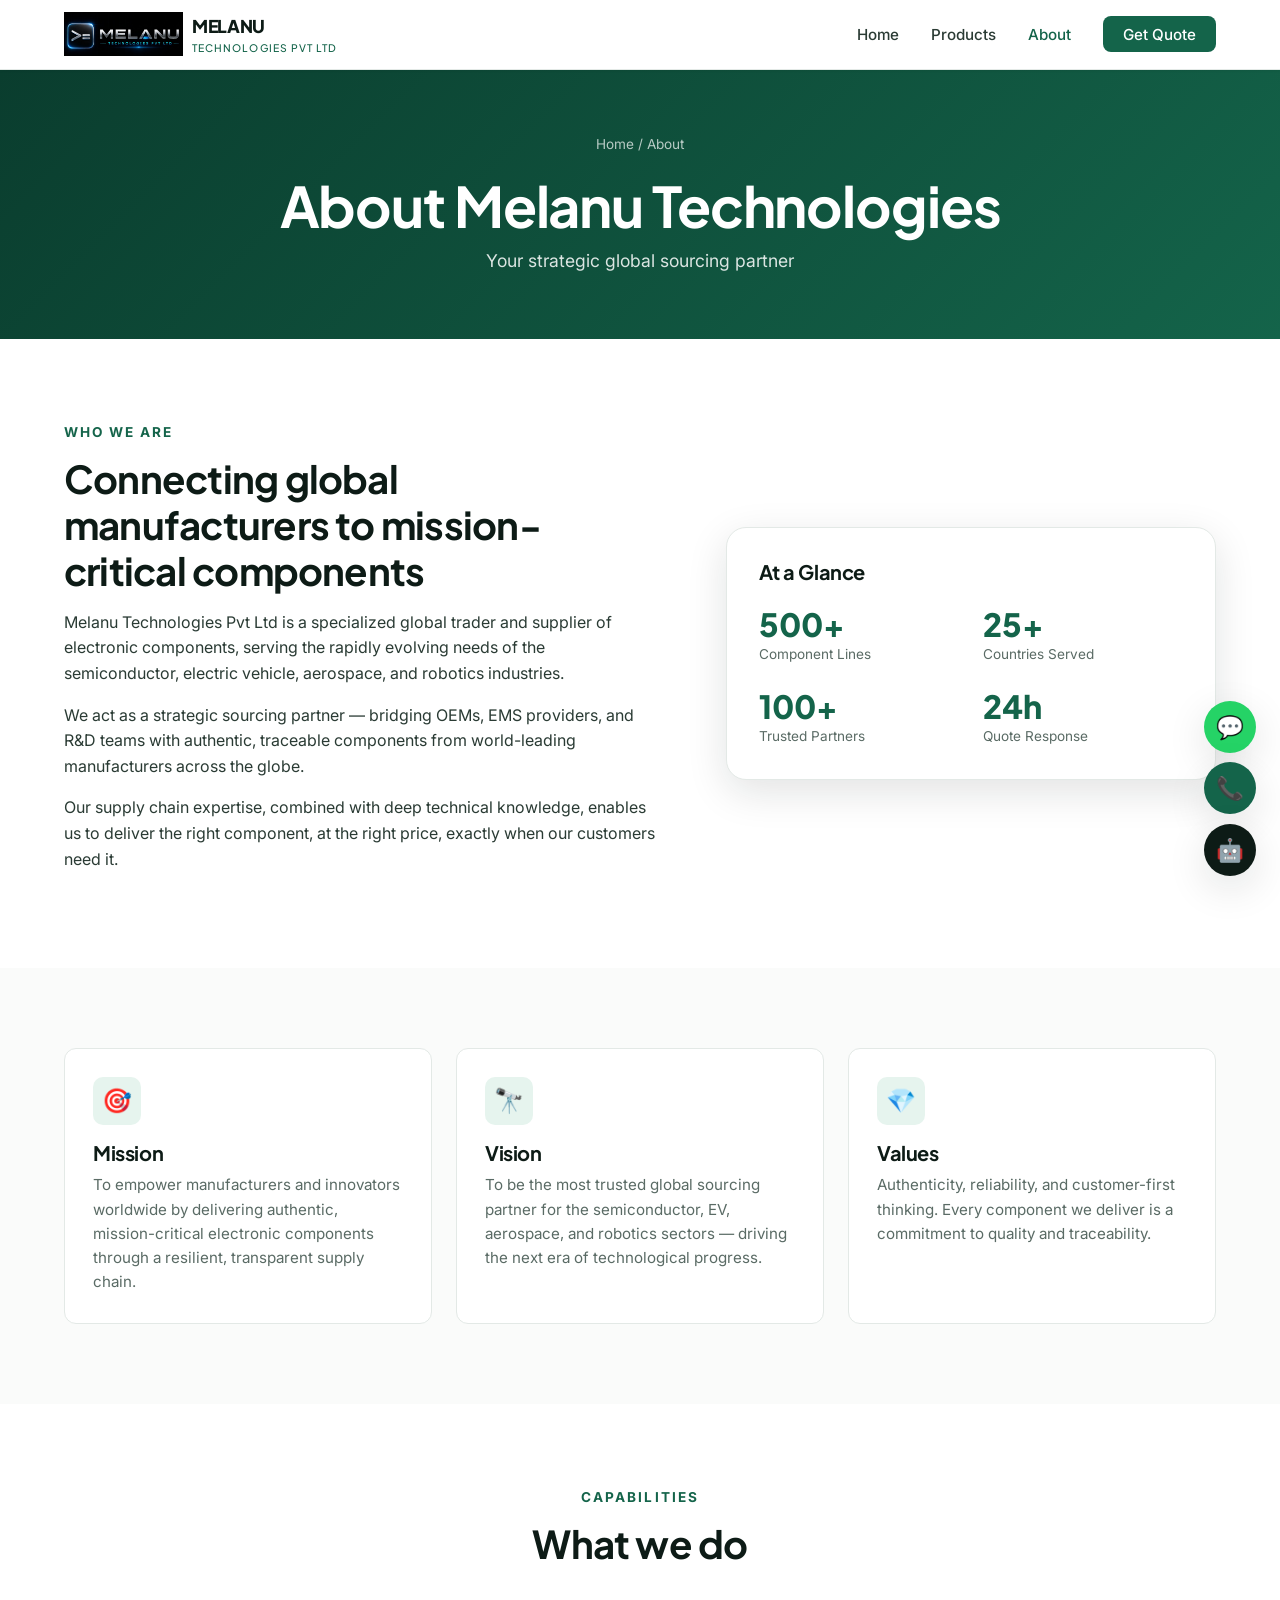
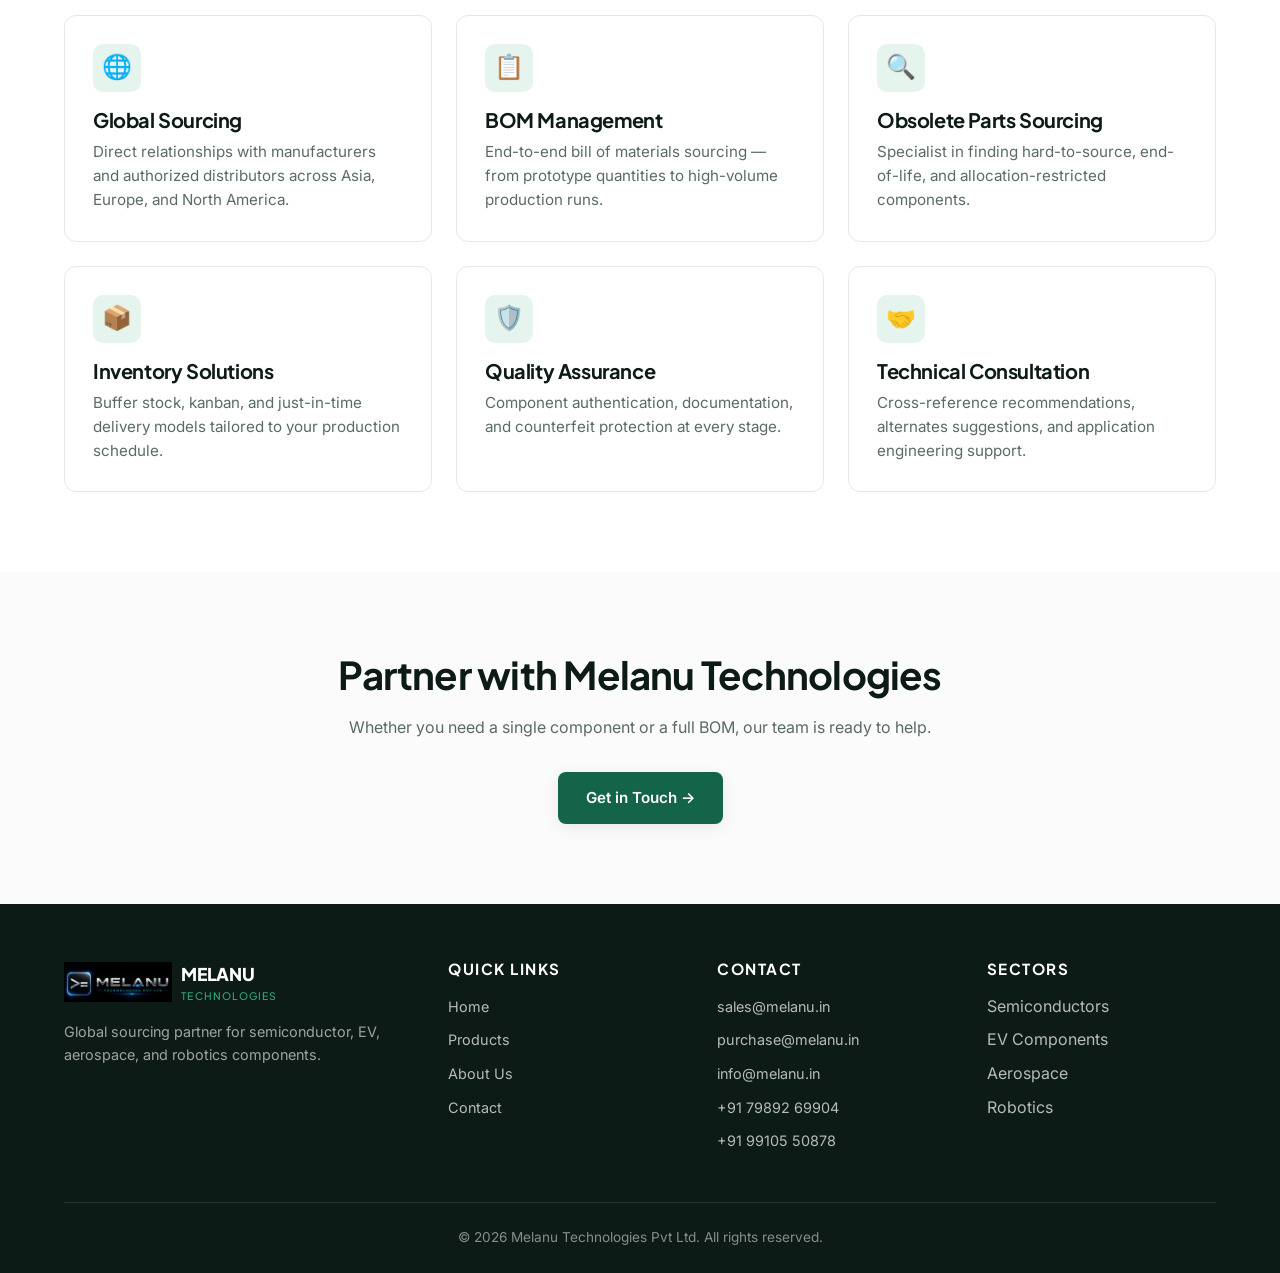
==== about.html @ 6d715194 "Add files via upload" ====
<!DOCTYPE html>
<html lang="en">
<head>
  <meta charset="UTF-8">
  <meta name="viewport" content="width=device-width, initial-scale=1.0">
  <title>About Us — Melanu Technologies</title>
  <meta name="description" content="Learn about Melanu Technologies — your strategic global sourcing partner for electronic components.">
  <link rel="preconnect" href="https://fonts.googleapis.com">
  <link rel="preconnect" href="https://fonts.gstatic.com" crossorigin>
  <link href="https://fonts.googleapis.com/css2?family=Inter:wght@400;500;600;700&family=Plus+Jakarta+Sans:wght@500;700;800&display=swap" rel="stylesheet">
  <link rel="stylesheet" href="style.css">
</head>
<body>

  <nav class="navbar">
    <div class="nav-inner">
      <a href="index.html" class="logo">
        <img src="logo.png" alt="Melanu Technologies">
        <div class="logo-text">MELANU<span>TECHNOLOGIES PVT LTD</span></div>
      </a>
      <button class="nav-toggle" aria-label="Menu"><span></span><span></span><span></span></button>
      <ul class="nav-links">
        <li><a href="index.html">Home</a></li>
        <li><a href="products.html">Products</a></li>
        <li><a href="about.html">About</a></li>
        <li><a href="contact.html" class="nav-cta">Get Quote</a></li>
      </ul>
    </div>
  </nav>

  <header class="page-header">
    <div class="container">
      <div class="breadcrumb"><a href="index.html">Home</a> / About</div>
      <h1>About Melanu Technologies</h1>
      <p>Your strategic global sourcing partner</p>
    </div>
  </header>

  <!-- Intro -->
  <section class="section section-alt">
    <div class="container">
      <div class="hero-grid">
        <div>
          <span class="section-eyebrow">WHO WE ARE</span>
          <h2>Connecting global manufacturers to mission-critical components</h2>
          <p>Melanu Technologies Pvt Ltd is a specialized global trader and supplier of electronic components, serving the rapidly evolving needs of the semiconductor, electric vehicle, aerospace, and robotics industries.</p>
          <p>We act as a strategic sourcing partner — bridging OEMs, EMS providers, and R&D teams with authentic, traceable components from world-leading manufacturers across the globe.</p>
          <p>Our supply chain expertise, combined with deep technical knowledge, enables us to deliver the right component, at the right price, exactly when our customers need it.</p>
        </div>
        <div class="hero-card">
          <h3 style="margin-bottom: 1.5rem;">At a Glance</h3>
          <div style="display: grid; grid-template-columns: 1fr 1fr; gap: 1.5rem;">
            <div>
              <span class="stat-num">500+</span>
              <div class="stat-label">Component Lines</div>
            </div>
            <div>
              <span class="stat-num">25+</span>
              <div class="stat-label">Countries Served</div>
            </div>
            <div>
              <span class="stat-num">100+</span>
              <div class="stat-label">Trusted Partners</div>
            </div>
            <div>
              <span class="stat-num">24h</span>
              <div class="stat-label">Quote Response</div>
            </div>
          </div>
        </div>
      </div>
    </div>
  </section>

  <!-- Mission / Vision -->
  <section class="section">
    <div class="container">
      <div class="grid-3">
        <div class="card">
          <div class="card-icon">🎯</div>
          <h3>Mission</h3>
          <p>To empower manufacturers and innovators worldwide by delivering authentic, mission-critical electronic components through a resilient, transparent supply chain.</p>
        </div>
        <div class="card">
          <div class="card-icon">🔭</div>
          <h3>Vision</h3>
          <p>To be the most trusted global sourcing partner for the semiconductor, EV, aerospace, and robotics sectors — driving the next era of technological progress.</p>
        </div>
        <div class="card">
          <div class="card-icon">💎</div>
          <h3>Values</h3>
          <p>Authenticity, reliability, and customer-first thinking. Every component we deliver is a commitment to quality and traceability.</p>
        </div>
      </div>
    </div>
  </section>

  <!-- What We Do -->
  <section class="section section-alt">
    <div class="container">
      <div class="section-head">
        <span class="section-eyebrow">CAPABILITIES</span>
        <h2>What we do</h2>
      </div>
      <div class="grid-3">
        <div class="card">
          <div class="card-icon">🌐</div>
          <h3>Global Sourcing</h3>
          <p>Direct relationships with manufacturers and authorized distributors across Asia, Europe, and North America.</p>
        </div>
        <div class="card">
          <div class="card-icon">📋</div>
          <h3>BOM Management</h3>
          <p>End-to-end bill of materials sourcing — from prototype quantities to high-volume production runs.</p>
        </div>
        <div class="card">
          <div class="card-icon">🔍</div>
          <h3>Obsolete Parts Sourcing</h3>
          <p>Specialist in finding hard-to-source, end-of-life, and allocation-restricted components.</p>
        </div>
        <div class="card">
          <div class="card-icon">📦</div>
          <h3>Inventory Solutions</h3>
          <p>Buffer stock, kanban, and just-in-time delivery models tailored to your production schedule.</p>
        </div>
        <div class="card">
          <div class="card-icon">🛡️</div>
          <h3>Quality Assurance</h3>
          <p>Component authentication, documentation, and counterfeit protection at every stage.</p>
        </div>
        <div class="card">
          <div class="card-icon">🤝</div>
          <h3>Technical Consultation</h3>
          <p>Cross-reference recommendations, alternates suggestions, and application engineering support.</p>
        </div>
      </div>
    </div>
  </section>

  <!-- CTA -->
  <section class="section" style="text-align:center;">
    <div class="container">
      <h2>Partner with Melanu Technologies</h2>
      <p style="margin-bottom: 2rem; color: var(--ink-500); max-width: 600px; margin-left: auto; margin-right: auto;">Whether you need a single component or a full BOM, our team is ready to help.</p>
      <a href="contact.html" class="btn btn-primary">Get in Touch →</a>
    </div>
  </section>

  <div class="floating-contacts">
    <a href="https://wa.me/917989269904?text=Hello%20Melanu%20Technologies,%20I%20have%20an%20enquiry." target="_blank" class="float-btn float-whatsapp" title="WhatsApp">💬</a>
    <a href="tel:+917989269904" class="float-btn float-call" title="Call us">📞</a>
    <button id="botBtn" class="float-btn float-bot" title="AI Assistant">🤖</button>
  </div>

  <div id="chatbot" class="chatbot">
    <div class="chatbot-head">
      <div><h4>Melanu Assistant</h4><small>● Online</small></div>
      <button id="chatbotClose" class="chatbot-close">✕</button>
    </div>
    <div class="chatbot-body">
      <div class="chat-msg bot"><div class="bubble">👋 Hi! Want to know more about Melanu?</div></div>
    </div>
    <div class="chat-quick">
      <button data-action="products">Products</button>
      <button data-action="sectors">Sectors</button>
      <button data-action="quote">Quote</button>
      <button data-action="whatsapp">WhatsApp</button>
    </div>
  </div>

  <footer>
    <div class="container">
      <div class="footer-grid">
        <div class="footer-brand">
          <div class="logo">
            <img src="logo.png" alt="Melanu" style="height: 40px;">
            <div class="logo-text" style="color: var(--white);">MELANU<span style="color: var(--green-400);">TECHNOLOGIES</span></div>
          </div>
          <p>Global sourcing partner for semiconductor, EV, aerospace, and robotics components.</p>
        </div>
        <div>
          <h4>Quick Links</h4>
          <ul>
            <li><a href="index.html">Home</a></li>
            <li><a href="products.html">Products</a></li>
            <li><a href="about.html">About Us</a></li>
            <li><a href="contact.html">Contact</a></li>
          </ul>
        </div>
        <div>
          <h4>Contact</h4>
          <ul>
            <li><a href="mailto:sales@melanu.in">sales@melanu.in</a></li>
            <li><a href="mailto:purchase@melanu.in">purchase@melanu.in</a></li>
            <li><a href="mailto:info@melanu.in">info@melanu.in</a></li>
            <li><a href="tel:+917989269904">+91 79892 69904</a></li>
            <li><a href="tel:+919910550878">+91 99105 50878</a></li>
          </ul>
        </div>
        <div>
          <h4>Sectors</h4>
          <ul>
            <li>Semiconductors</li>
            <li>EV Components</li>
            <li>Aerospace</li>
            <li>Robotics</li>
          </ul>
        </div>
      </div>
      <div class="footer-bottom">© 2026 Melanu Technologies Pvt Ltd. All rights reserved.</div>
    </div>
  </footer>

  <script src="script.js"></script>
</body>
</html>
---- style.css ----
/* ===== Melanu Technologies — Global Styles ===== */
:root {
  --green-900: #0a3d2e;
  --green-700: #14644a;
  --green-500: #1f8a66;
  --green-400: #2ea87f;
  --green-100: #e6f4ee;
  --green-50: #f3faf7;
  --ink-900: #0d1b16;
  --ink-700: #2a3b34;
  --ink-500: #5a6b65;
  --ink-300: #9aa8a3;
  --ink-100: #e3e9e6;
  --white: #ffffff;
  --bg: #fafbfa;
  --accent: #f59e0b;
  --shadow-sm: 0 1px 3px rgba(13,27,22,0.06);
  --shadow-md: 0 4px 16px rgba(13,27,22,0.08);
  --shadow-lg: 0 12px 40px rgba(13,27,22,0.12);
  --radius: 12px;
  --max: 1200px;
}

* { margin: 0; padding: 0; box-sizing: border-box; }
html { scroll-behavior: smooth; }

body {
  font-family: 'Inter', -apple-system, BlinkMacSystemFont, 'Segoe UI', sans-serif;
  font-size: 16px;
  line-height: 1.6;
  color: var(--ink-700);
  background: var(--bg);
  -webkit-font-smoothing: antialiased;
}

h1, h2, h3, h4 {
  font-family: 'Plus Jakarta Sans', 'Inter', sans-serif;
  font-weight: 700;
  color: var(--ink-900);
  line-height: 1.2;
  letter-spacing: -0.02em;
}

h1 { font-size: clamp(2rem, 5vw, 3.5rem); }
h2 { font-size: clamp(1.6rem, 3.5vw, 2.4rem); margin-bottom: 1rem; }
h3 { font-size: 1.25rem; margin-bottom: 0.5rem; }

p { margin-bottom: 1rem; color: var(--ink-700); }

a { color: var(--green-700); text-decoration: none; transition: color 0.2s; }
a:hover { color: var(--green-500); }

img { max-width: 100%; display: block; }

.container {
  max-width: var(--max);
  margin: 0 auto;
  padding: 0 1.5rem;
}

/* ===== Navigation ===== */
.navbar {
  position: sticky;
  top: 0;
  z-index: 100;
  background: rgba(255,255,255,0.95);
  backdrop-filter: blur(10px);
  border-bottom: 1px solid var(--ink-100);
  box-shadow: var(--shadow-sm);
}

.nav-inner {
  max-width: var(--max);
  margin: 0 auto;
  padding: 0.75rem 1.5rem;
  display: flex;
  align-items: center;
  justify-content: space-between;
}

.logo {
  display: flex;
  align-items: center;
  gap: 0.6rem;
}

.logo img {
  height: 44px;
  width: auto;
}

.logo-text {
  font-family: 'Plus Jakarta Sans', sans-serif;
  font-weight: 800;
  font-size: 1.1rem;
  color: var(--ink-900);
  letter-spacing: -0.02em;
}

.logo-text span {
  display: block;
  font-size: 0.65rem;
  font-weight: 500;
  color: var(--green-700);
  letter-spacing: 0.1em;
}

.nav-links {
  display: flex;
  gap: 2rem;
  list-style: none;
  align-items: center;
}

.nav-links a {
  color: var(--ink-700);
  font-weight: 500;
  font-size: 0.95rem;
  transition: color 0.2s;
}

.nav-links a:hover, .nav-links a.active {
  color: var(--green-700);
}

.nav-cta {
  background: var(--green-700);
  color: var(--white) !important;
  padding: 0.55rem 1.25rem;
  border-radius: 8px;
  font-weight: 600;
}

.nav-cta:hover {
  background: var(--green-900);
  color: var(--white) !important;
}

.nav-toggle {
  display: none;
  background: none;
  border: none;
  cursor: pointer;
  padding: 0.5rem;
}

.nav-toggle span {
  display: block;
  width: 24px;
  height: 2px;
  background: var(--ink-900);
  margin: 5px 0;
  transition: 0.3s;
}

/* ===== Buttons ===== */
.btn {
  display: inline-flex;
  align-items: center;
  gap: 0.5rem;
  padding: 0.85rem 1.75rem;
  border-radius: 8px;
  font-weight: 600;
  font-size: 0.95rem;
  cursor: pointer;
  border: none;
  transition: all 0.25s;
  font-family: inherit;
}

.btn-primary {
  background: var(--green-700);
  color: var(--white);
  box-shadow: var(--shadow-md);
}

.btn-primary:hover {
  background: var(--green-900);
  color: var(--white);
  transform: translateY(-2px);
  box-shadow: var(--shadow-lg);
}

.btn-outline {
  background: transparent;
  color: var(--green-700);
  border: 2px solid var(--green-700);
}

.btn-outline:hover {
  background: var(--green-700);
  color: var(--white);
}

/* ===== Hero ===== */
.hero {
  background:
    radial-gradient(circle at 20% 0%, var(--green-100) 0%, transparent 50%),
    radial-gradient(circle at 80% 100%, var(--green-50) 0%, transparent 50%),
    var(--white);
  padding: 5rem 0 6rem;
  position: relative;
  overflow: hidden;
}

.hero-grid {
  display: grid;
  grid-template-columns: 1.1fr 0.9fr;
  gap: 4rem;
  align-items: center;
}

.hero-eyebrow {
  display: inline-block;
  background: var(--green-100);
  color: var(--green-900);
  padding: 0.4rem 1rem;
  border-radius: 999px;
  font-size: 0.8rem;
  font-weight: 600;
  letter-spacing: 0.05em;
  margin-bottom: 1.25rem;
}

.hero h1 {
  margin-bottom: 1.25rem;
}

.hero h1 .accent {
  color: var(--green-700);
  position: relative;
}

.hero-lead {
  font-size: 1.15rem;
  color: var(--ink-500);
  margin-bottom: 2rem;
  max-width: 540px;
}

.hero-ctas {
  display: flex;
  gap: 1rem;
  flex-wrap: wrap;
  margin-bottom: 2.5rem;
}

.hero-stats {
  display: flex;
  gap: 2.5rem;
  padding-top: 2rem;
  border-top: 1px solid var(--ink-100);
}

.stat-num {
  font-family: 'Plus Jakarta Sans', sans-serif;
  font-size: 2rem;
  font-weight: 800;
  color: var(--green-700);
  display: block;
  line-height: 1;
}

.stat-label {
  font-size: 0.85rem;
  color: var(--ink-500);
  margin-top: 0.25rem;
}

.hero-visual {
  position: relative;
}

.hero-card {
  background: var(--white);
  border-radius: 20px;
  padding: 2rem;
  box-shadow: var(--shadow-lg);
  border: 1px solid var(--ink-100);
}

.hero-card-grid {
  display: grid;
  grid-template-columns: 1fr 1fr;
  gap: 1rem;
  margin-top: 1rem;
}

.hero-mini {
  background: var(--green-50);
  border-radius: 10px;
  padding: 1rem;
  text-align: center;
  border: 1px solid var(--green-100);
}

.hero-mini-icon {
  font-size: 1.6rem;
  margin-bottom: 0.5rem;
}

.hero-mini-label {
  font-size: 0.85rem;
  font-weight: 600;
  color: var(--green-900);
}

/* ===== Sections ===== */
.section {
  padding: 5rem 0;
}

.section-alt {
  background: var(--white);
}

.section-head {
  text-align: center;
  max-width: 700px;
  margin: 0 auto 3rem;
}

.section-eyebrow {
  display: inline-block;
  color: var(--green-700);
  font-size: 0.85rem;
  font-weight: 700;
  letter-spacing: 0.15em;
  text-transform: uppercase;
  margin-bottom: 0.75rem;
}

.section-head p {
  font-size: 1.05rem;
  color: var(--ink-500);
}

/* ===== Sectors / Cards Grid ===== */
.grid-4 {
  display: grid;
  grid-template-columns: repeat(auto-fit, minmax(250px, 1fr));
  gap: 1.5rem;
}

.grid-3 {
  display: grid;
  grid-template-columns: repeat(auto-fit, minmax(280px, 1fr));
  gap: 1.5rem;
}

.card {
  background: var(--white);
  border: 1px solid var(--ink-100);
  border-radius: var(--radius);
  padding: 1.75rem;
  transition: all 0.3s;
  position: relative;
}

.card:hover {
  border-color: var(--green-400);
  box-shadow: var(--shadow-md);
  transform: translateY(-4px);
}

.card-icon {
  width: 48px;
  height: 48px;
  background: var(--green-100);
  border-radius: 10px;
  display: flex;
  align-items: center;
  justify-content: center;
  font-size: 1.5rem;
  margin-bottom: 1rem;
}

.card h3 {
  margin-bottom: 0.5rem;
}

.card p {
  font-size: 0.95rem;
  color: var(--ink-500);
  margin-bottom: 0;
}

/* ===== Product Cards ===== */
.product-card {
  background: var(--white);
  border: 1px solid var(--ink-100);
  border-radius: var(--radius);
  overflow: hidden;
  transition: all 0.3s;
}

.product-card:hover {
  box-shadow: var(--shadow-md);
  transform: translateY(-3px);
}

.product-header {
  background: linear-gradient(135deg, var(--green-700), var(--green-500));
  color: var(--white);
  padding: 1.25rem 1.5rem;
}

.product-header h3 {
  color: var(--white);
  margin: 0;
  font-size: 1.15rem;
}

.product-body {
  padding: 1.5rem;
}

.product-list {
  list-style: none;
}

.product-list li {
  padding: 0.5rem 0;
  border-bottom: 1px solid var(--ink-100);
  font-size: 0.92rem;
  color: var(--ink-700);
  display: flex;
  align-items: center;
  gap: 0.5rem;
}

.product-list li:last-child { border: none; }

.product-list li::before {
  content: '✓';
  color: var(--green-500);
  font-weight: 700;
}

/* ===== Contact Form ===== */
.contact-grid {
  display: grid;
  grid-template-columns: 1fr 1.2fr;
  gap: 3rem;
  align-items: start;
}

.contact-info-card {
  background: var(--green-900);
  color: var(--white);
  border-radius: var(--radius);
  padding: 2.5rem;
  position: sticky;
  top: 90px;
}

.contact-info-card h3 {
  color: var(--white);
  margin-bottom: 1.5rem;
}

.contact-item {
  display: flex;
  gap: 1rem;
  margin-bottom: 1.5rem;
  align-items: flex-start;
}

.contact-icon {
  width: 40px;
  height: 40px;
  background: rgba(255,255,255,0.1);
  border-radius: 8px;
  display: flex;
  align-items: center;
  justify-content: center;
  flex-shrink: 0;
  font-size: 1.1rem;
}

.contact-item-label {
  font-size: 0.8rem;
  color: rgba(255,255,255,0.6);
  margin-bottom: 0.2rem;
}

.contact-item a, .contact-item-value {
  color: var(--white);
  font-weight: 500;
  font-size: 0.95rem;
  display: block;
}

.contact-item a:hover { color: var(--green-400); }

.form-card {
  background: var(--white);
  border: 1px solid var(--ink-100);
  border-radius: var(--radius);
  padding: 2.5rem;
  box-shadow: var(--shadow-sm);
}

.form-row {
  display: grid;
  grid-template-columns: 1fr 1fr;
  gap: 1rem;
  margin-bottom: 1rem;
}

.form-group {
  margin-bottom: 1.25rem;
}

.form-group label {
  display: block;
  font-size: 0.85rem;
  font-weight: 600;
  color: var(--ink-700);
  margin-bottom: 0.4rem;
}

.form-group input,
.form-group select,
.form-group textarea {
  width: 100%;
  padding: 0.75rem 1rem;
  border: 1px solid var(--ink-100);
  border-radius: 8px;
  font-size: 0.95rem;
  font-family: inherit;
  color: var(--ink-900);
  background: var(--white);
  transition: border-color 0.2s, box-shadow 0.2s;
}

.form-group input:focus,
.form-group select:focus,
.form-group textarea:focus {
  outline: none;
  border-color: var(--green-500);
  box-shadow: 0 0 0 3px var(--green-100);
}

.form-group textarea {
  resize: vertical;
  min-height: 110px;
}

.form-msg {
  margin-top: 1rem;
  padding: 0.75rem 1rem;
  border-radius: 8px;
  font-size: 0.9rem;
  display: none;
}

.form-msg.success {
  background: var(--green-100);
  color: var(--green-900);
  display: block;
}

.form-msg.error {
  background: #fee2e2;
  color: #991b1b;
  display: block;
}

/* ===== Floating contact buttons ===== */
.floating-contacts {
  position: fixed;
  bottom: 1.5rem;
  right: 1.5rem;
  display: flex;
  flex-direction: column;
  gap: 0.6rem;
  z-index: 99;
}

.float-btn {
  width: 52px;
  height: 52px;
  border-radius: 50%;
  display: flex;
  align-items: center;
  justify-content: center;
  color: var(--white);
  font-size: 1.4rem;
  box-shadow: var(--shadow-lg);
  transition: transform 0.2s;
  border: none;
  cursor: pointer;
  text-decoration: none;
}

.float-btn:hover { transform: scale(1.1); color: var(--white); }

.float-whatsapp { background: #25D366; }
.float-call { background: var(--green-700); }
.float-bot { background: var(--ink-900); }

/* ===== AI Chat Bot ===== */
.chatbot {
  position: fixed;
  bottom: 1.5rem;
  right: 1.5rem;
  width: 360px;
  max-width: calc(100vw - 3rem);
  height: 480px;
  background: var(--white);
  border-radius: 16px;
  box-shadow: var(--shadow-lg);
  display: none;
  flex-direction: column;
  z-index: 200;
  overflow: hidden;
  border: 1px solid var(--ink-100);
}

.chatbot.open { display: flex; }

.chatbot-head {
  background: var(--green-900);
  color: var(--white);
  padding: 1rem 1.25rem;
  display: flex;
  justify-content: space-between;
  align-items: center;
}

.chatbot-head h4 { color: var(--white); margin: 0; font-size: 1rem; }
.chatbot-head small { font-size: 0.75rem; color: rgba(255,255,255,0.7); }

.chatbot-close {
  background: rgba(255,255,255,0.15);
  border: none;
  color: var(--white);
  width: 28px;
  height: 28px;
  border-radius: 50%;
  cursor: pointer;
  font-size: 1rem;
}

.chatbot-body {
  flex: 1;
  padding: 1rem;
  overflow-y: auto;
  background: var(--green-50);
}

.chat-msg {
  margin-bottom: 0.75rem;
  display: flex;
}

.chat-msg.bot .bubble {
  background: var(--white);
  color: var(--ink-700);
  border-radius: 14px 14px 14px 4px;
}

.chat-msg.user {
  justify-content: flex-end;
}

.chat-msg.user .bubble {
  background: var(--green-700);
  color: var(--white);
  border-radius: 14px 14px 4px 14px;
}

.bubble {
  padding: 0.6rem 0.9rem;
  font-size: 0.9rem;
  max-width: 85%;
  line-height: 1.4;
}

.chat-quick {
  padding: 0.5rem 1rem;
  display: flex;
  gap: 0.5rem;
  flex-wrap: wrap;
  background: var(--white);
  border-top: 1px solid var(--ink-100);
}

.chat-quick button {
  background: var(--green-100);
  color: var(--green-900);
  border: none;
  padding: 0.4rem 0.8rem;
  border-radius: 999px;
  font-size: 0.8rem;
  cursor: pointer;
  font-family: inherit;
}

.chat-quick button:hover { background: var(--green-400); color: var(--white); }

/* ===== Footer ===== */
footer {
  background: var(--ink-900);
  color: rgba(255,255,255,0.7);
  padding: 3.5rem 0 1.5rem;
}

.footer-grid {
  display: grid;
  grid-template-columns: 1.5fr 1fr 1fr 1fr;
  gap: 2.5rem;
  margin-bottom: 2.5rem;
}

footer h4 {
  color: var(--white);
  font-size: 0.95rem;
  margin-bottom: 1rem;
  text-transform: uppercase;
  letter-spacing: 0.1em;
}

footer ul { list-style: none; }
footer li { margin-bottom: 0.5rem; }
footer a { color: rgba(255,255,255,0.7); font-size: 0.9rem; }
footer a:hover { color: var(--green-400); }

.footer-brand p {
  color: rgba(255,255,255,0.6);
  font-size: 0.9rem;
  margin-top: 1rem;
}

.footer-bottom {
  border-top: 1px solid rgba(255,255,255,0.1);
  padding-top: 1.5rem;
  text-align: center;
  font-size: 0.85rem;
  color: rgba(255,255,255,0.5);
}

/* ===== Page header (for inner pages) ===== */
.page-header {
  background: linear-gradient(135deg, var(--green-900), var(--green-700));
  color: var(--white);
  padding: 4rem 0 3rem;
  text-align: center;
}

.page-header h1 { color: var(--white); margin-bottom: 0.5rem; }
.page-header p { color: rgba(255,255,255,0.85); font-size: 1.1rem; }

.breadcrumb {
  font-size: 0.85rem;
  color: rgba(255,255,255,0.7);
  margin-bottom: 1rem;
}

.breadcrumb a { color: rgba(255,255,255,0.7); }
.breadcrumb a:hover { color: var(--white); }

/* ===== Animations ===== */
@keyframes fadeUp {
  from { opacity: 0; transform: translateY(20px); }
  to { opacity: 1; transform: translateY(0); }
}

.fade-up {
  animation: fadeUp 0.6s ease forwards;
}

/* ===== Responsive ===== */
@media (max-width: 880px) {
  .hero-grid { grid-template-columns: 1fr; gap: 2.5rem; }
  .contact-grid { grid-template-columns: 1fr; }
  .contact-info-card { position: static; }
  .footer-grid { grid-template-columns: 1fr 1fr; }
  .nav-links {
    position: fixed;
    top: 70px;
    left: 0;
    right: 0;
    background: var(--white);
    flex-direction: column;
    padding: 1.5rem;
    border-bottom: 1px solid var(--ink-100);
    display: none;
  }
  .nav-links.open { display: flex; }
  .nav-toggle { display: block; }
  .form-row { grid-template-columns: 1fr; }
  .hero-stats { flex-wrap: wrap; gap: 1.5rem; }
}

@media (max-width: 520px) {
  .footer-grid { grid-template-columns: 1fr; gap: 2rem; }
  .section { padding: 3.5rem 0; }
  .hero { padding: 3rem 0 4rem; }
  .form-card { padding: 1.5rem; }
  .contact-info-card { padding: 1.75rem; }
}
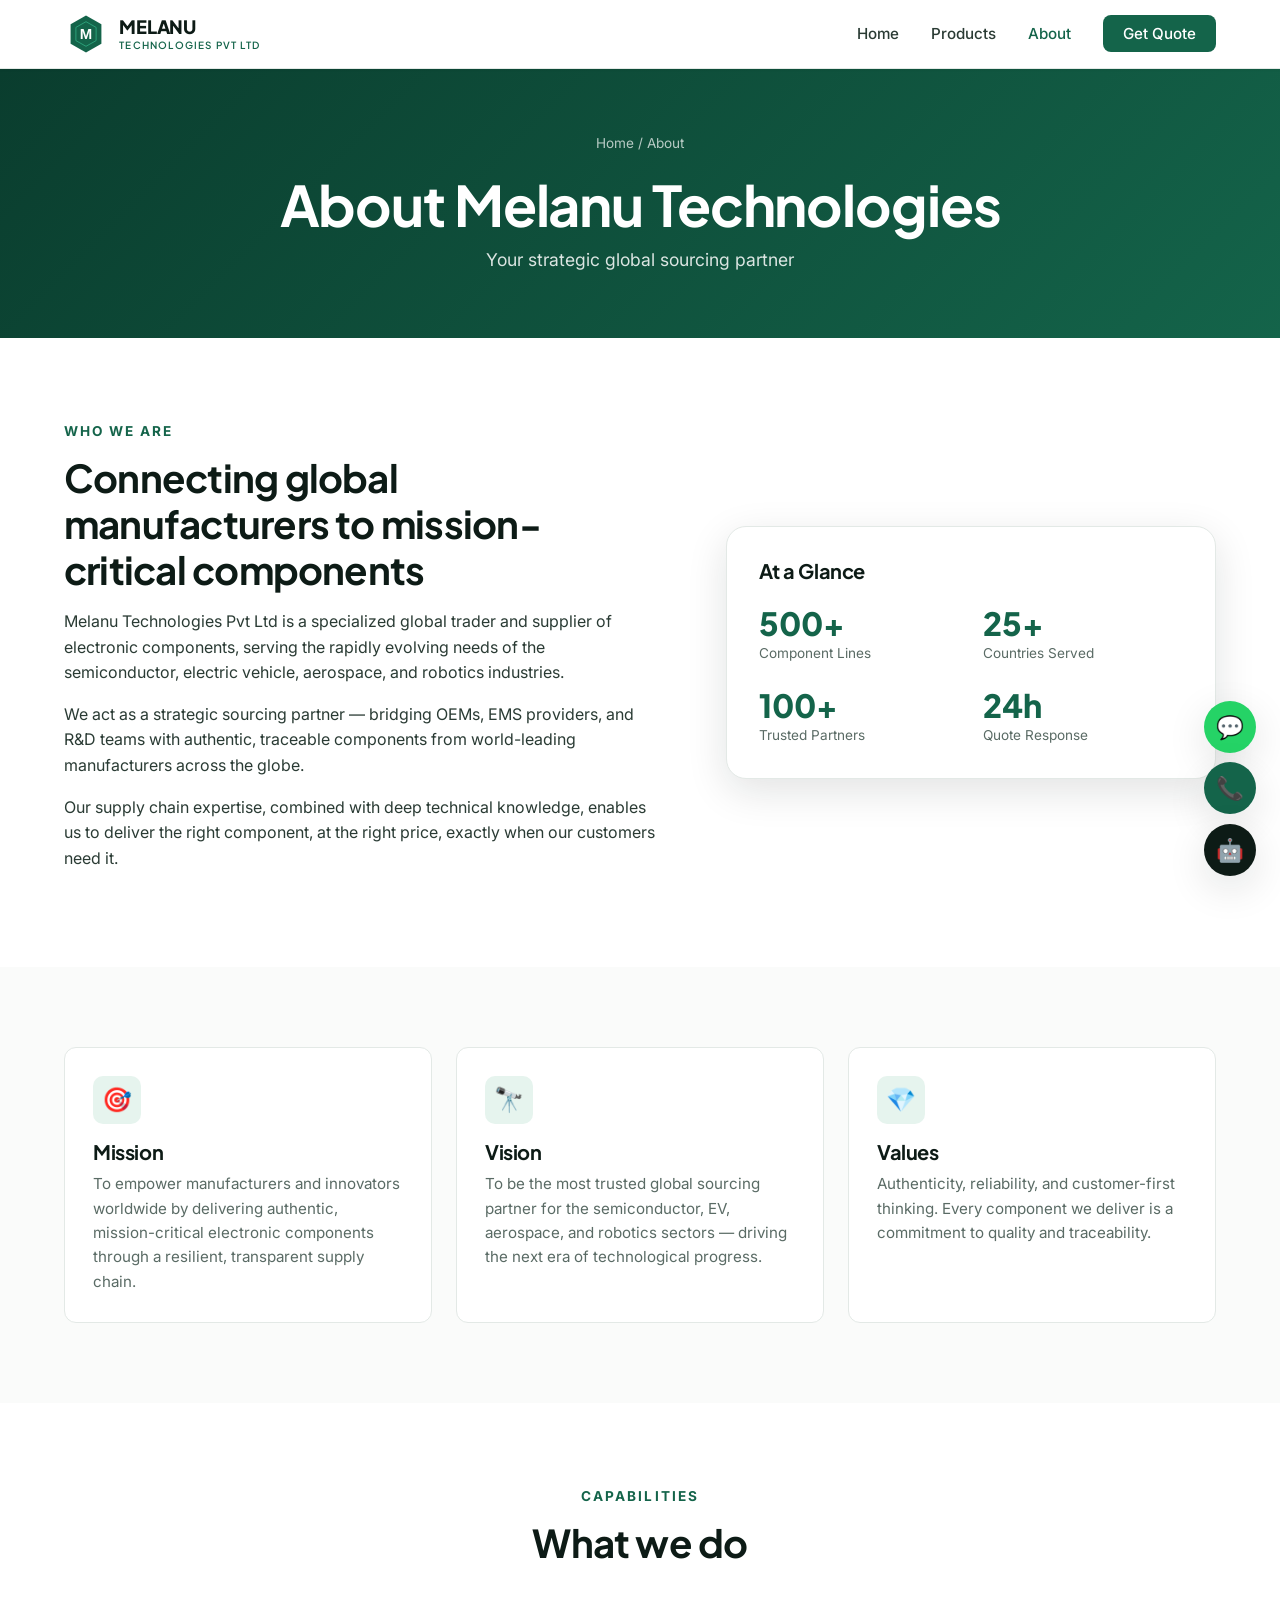
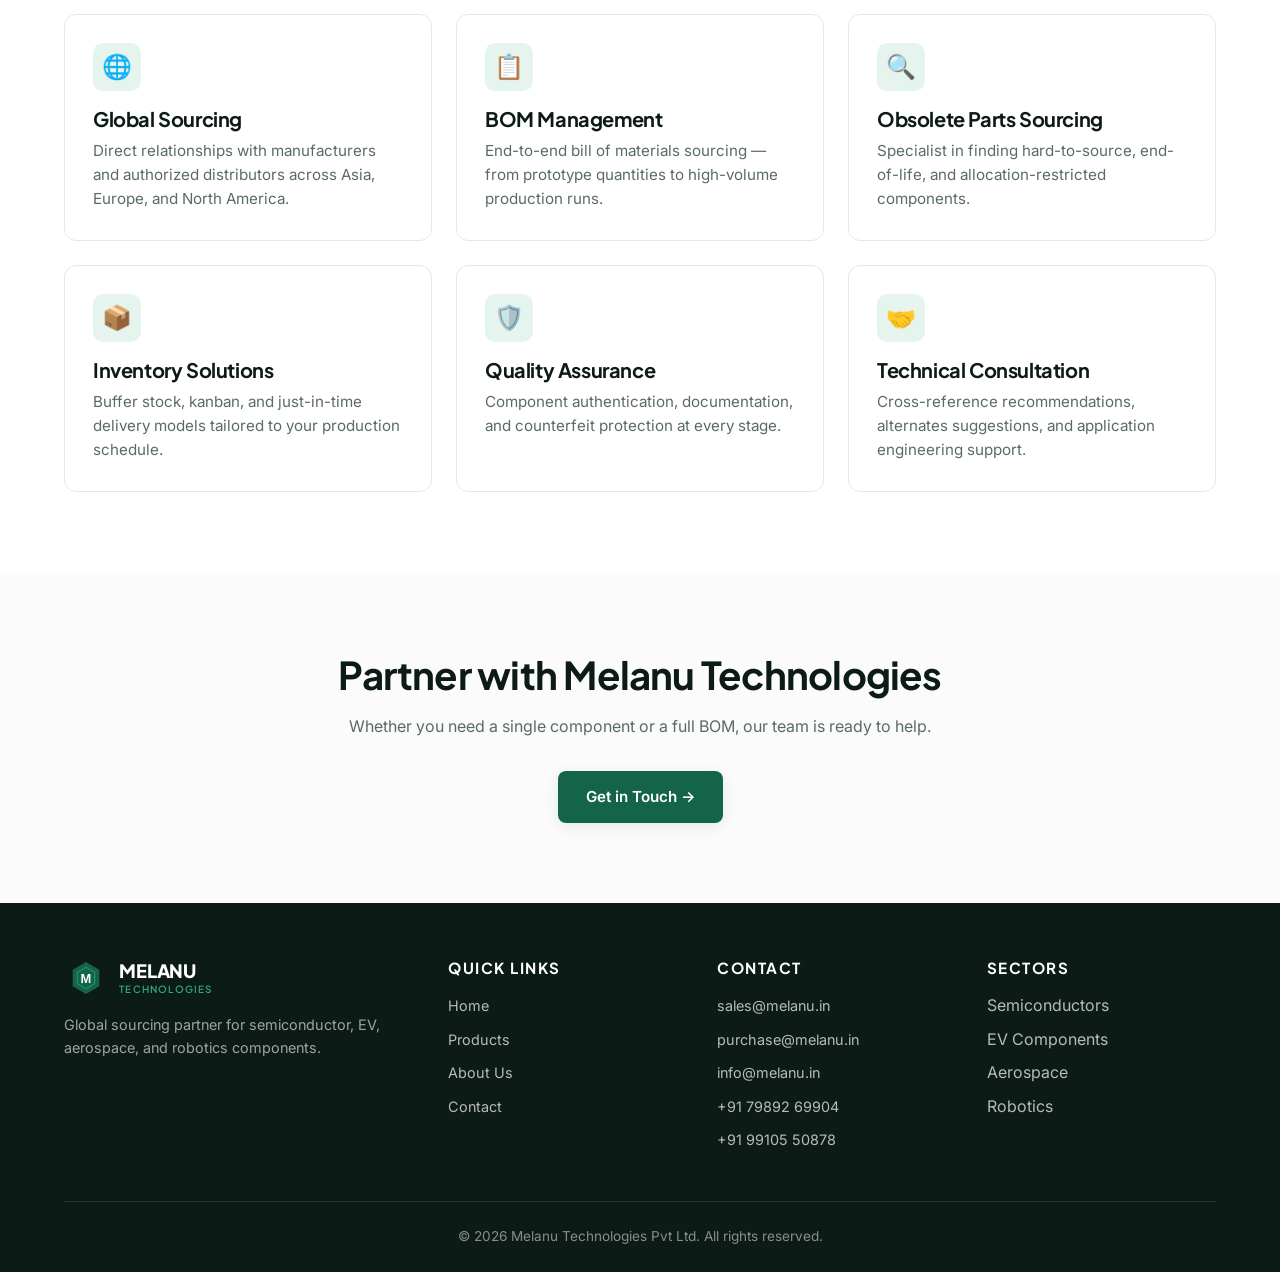
==== commit 66767c0b: "Add files via upload" ====
--- a/about.html
+++ b/about.html
@@ -15,7 +15,7 @@
   <nav class="navbar">
     <div class="nav-inner">
       <a href="index.html" class="logo">
-        <img src="logo.png" alt="Melanu Technologies">
+        <img src="logo.svg" alt="Melanu" class="logo-symbol">
         <div class="logo-text">MELANU<span>TECHNOLOGIES PVT LTD</span></div>
       </a>
       <button class="nav-toggle" aria-label="Menu"><span></span><span></span><span></span></button>
@@ -173,7 +173,7 @@
       <div class="footer-grid">
         <div class="footer-brand">
           <div class="logo">
-            <img src="logo.png" alt="Melanu" style="height: 40px;">
+            <img src="logo.svg" alt="Melanu" style="height: 38px;">
             <div class="logo-text" style="color: var(--white);">MELANU<span style="color: var(--green-400);">TECHNOLOGIES</span></div>
           </div>
           <p>Global sourcing partner for semiconductor, EV, aerospace, and robotics components.</p>
--- a/style.css
+++ b/style.css
@@ -81,28 +81,30 @@
 .logo {
   display: flex;
   align-items: center;
-  gap: 0.6rem;
+  gap: 0.7rem;
 }
 
 .logo img {
   height: 44px;
-  width: auto;
+  width: 44px;
 }
 
 .logo-text {
   font-family: 'Plus Jakarta Sans', sans-serif;
   font-weight: 800;
-  font-size: 1.1rem;
+  font-size: 1.15rem;
   color: var(--ink-900);
-  letter-spacing: -0.02em;
+  letter-spacing: -0.01em;
+  line-height: 1.1;
 }
 
 .logo-text span {
   display: block;
-  font-size: 0.65rem;
-  font-weight: 500;
+  font-size: 0.62rem;
+  font-weight: 600;
   color: var(--green-700);
-  letter-spacing: 0.1em;
+  letter-spacing: 0.12em;
+  margin-top: 2px;
 }
 
 .nav-links {
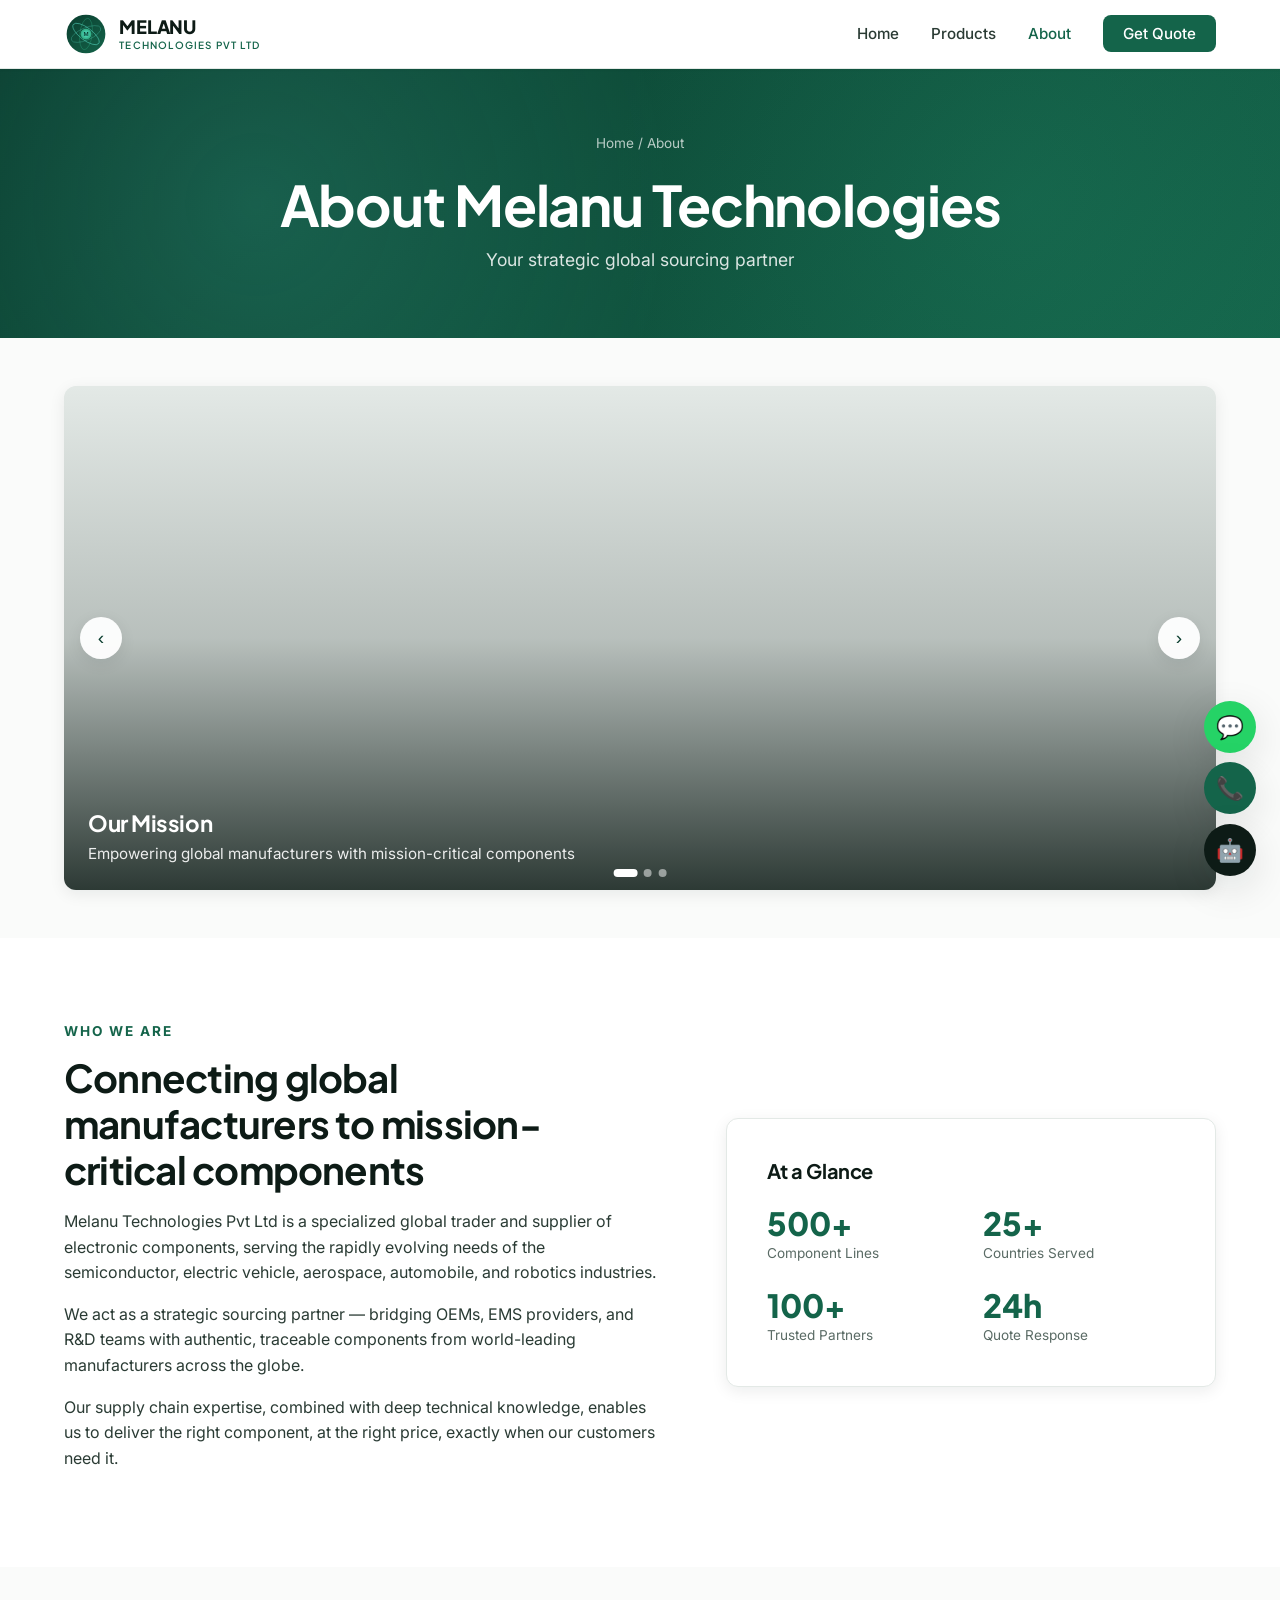
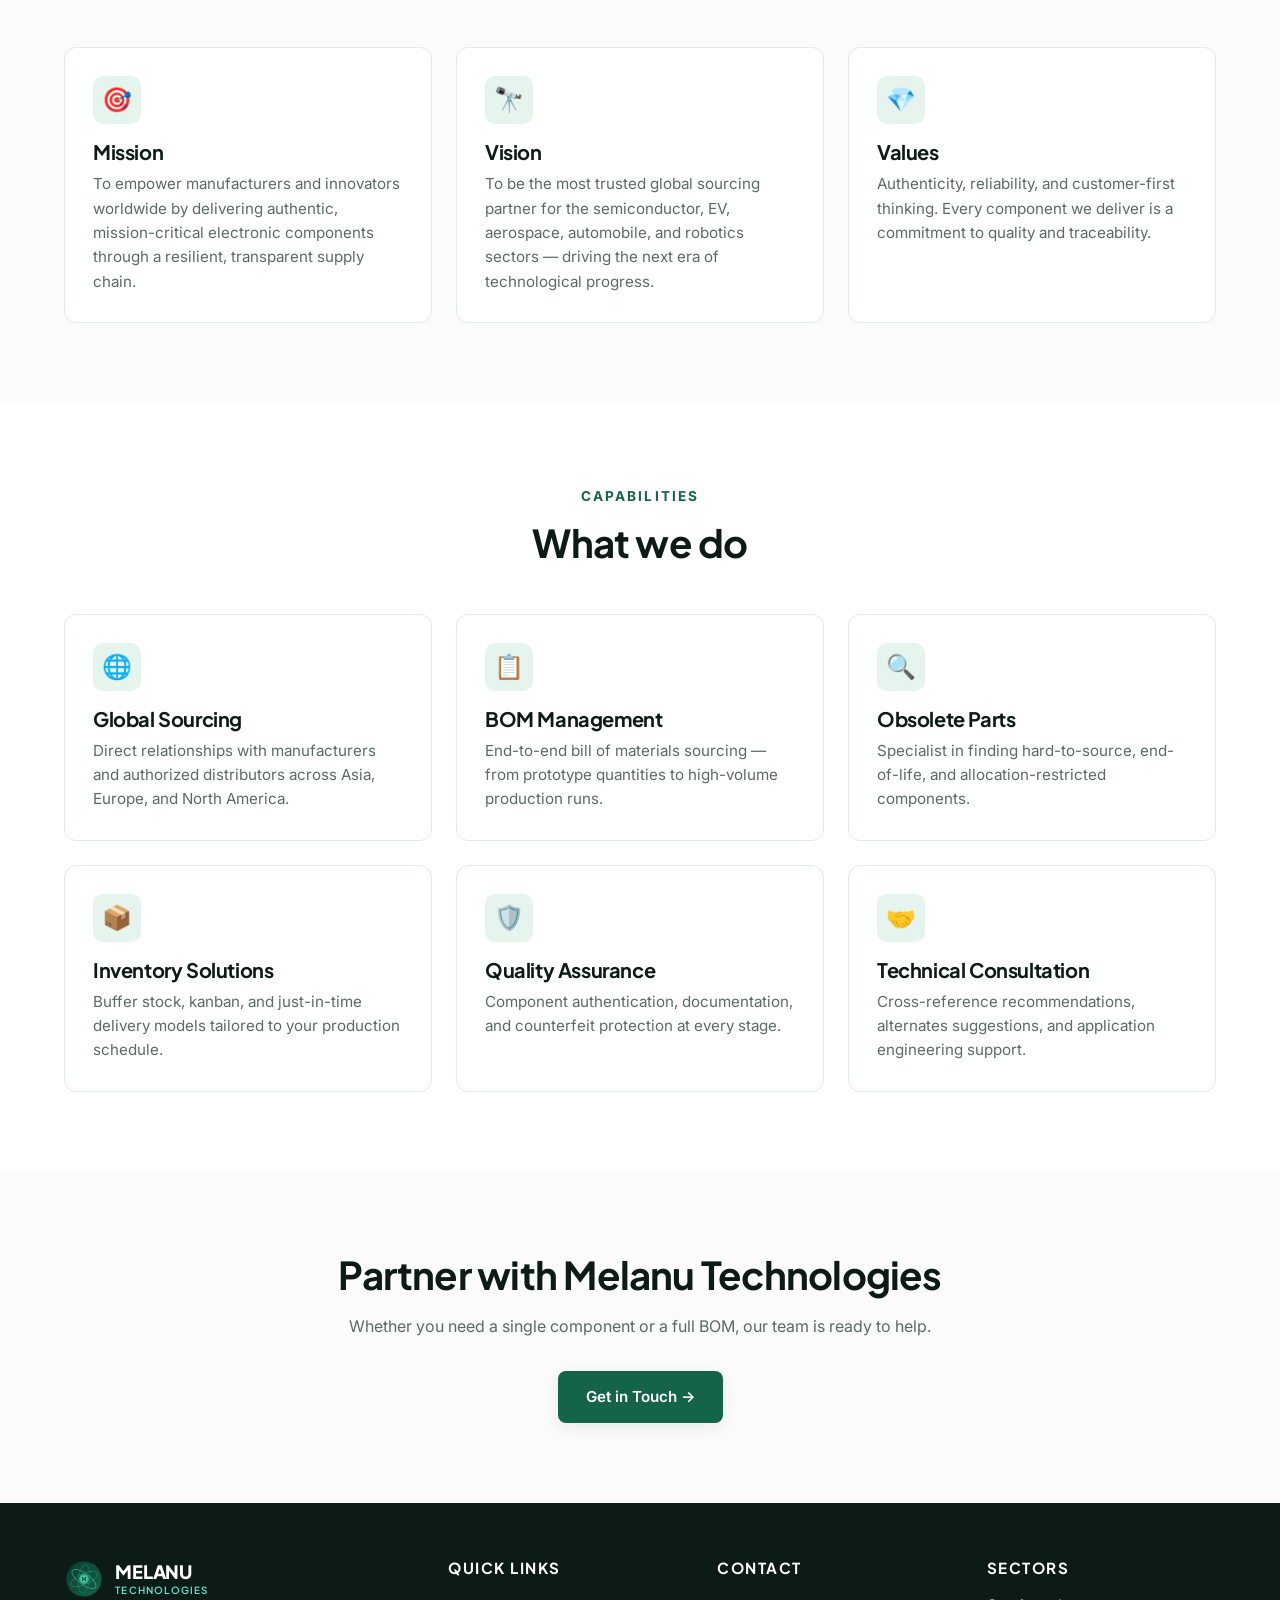
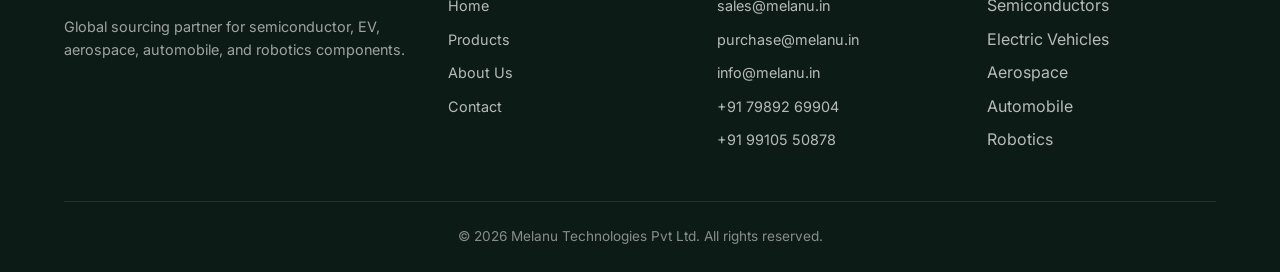
==== commit 8da5adcd: "Add files via upload" ====
--- a/about.html
+++ b/about.html
@@ -4,7 +4,8 @@
   <meta charset="UTF-8">
   <meta name="viewport" content="width=device-width, initial-scale=1.0">
   <title>About Us — Melanu Technologies</title>
-  <meta name="description" content="Learn about Melanu Technologies — your strategic global sourcing partner for electronic components.">
+  <meta name="description" content="Melanu Technologies — your strategic global sourcing partner for electronic components.">
+  <link rel="icon" type="image/svg+xml" href="logo.svg">
   <link rel="preconnect" href="https://fonts.googleapis.com">
   <link rel="preconnect" href="https://fonts.gstatic.com" crossorigin>
   <link href="https://fonts.googleapis.com/css2?family=Inter:wght@400;500;600;700&family=Plus+Jakarta+Sans:wght@500;700;800&display=swap" rel="stylesheet">
@@ -14,10 +15,7 @@
 
   <nav class="navbar">
     <div class="nav-inner">
-      <a href="index.html" class="logo">
-        <img src="logo.svg" alt="Melanu" class="logo-symbol">
-        <div class="logo-text">MELANU<span>TECHNOLOGIES PVT LTD</span></div>
-      </a>
+      <a href="index.html" class="logo"><img src="logo.svg" alt="Melanu"><div class="logo-text">MELANU<span>TECHNOLOGIES PVT LTD</span></div></a>
       <button class="nav-toggle" aria-label="Menu"><span></span><span></span><span></span></button>
       <ul class="nav-links">
         <li><a href="index.html">Home</a></li>
@@ -36,66 +34,61 @@
     </div>
   </header>
 
-  <!-- Intro -->
+  <!-- Carousel -->
+  <section style="padding: 3rem 0 0;">
+    <div class="container">
+      <div class="carousel">
+        <div class="carousel-track">
+          <div class="carousel-slide" style="background-image: url('https://images.unsplash.com/photo-1518770660439-4636190af475?w=1600&q=80');">
+            <div class="carousel-caption"><h3>Our Mission</h3><p>Empowering global manufacturers with mission-critical components</p></div>
+          </div>
+          <div class="carousel-slide" style="background-image: url('https://images.unsplash.com/photo-1565043666747-69f6646db940?w=1600&q=80');">
+            <div class="carousel-caption"><h3>Global Reach</h3><p>Serving 25+ countries with reliable supply chain solutions</p></div>
+          </div>
+          <div class="carousel-slide" style="background-image: url('https://images.unsplash.com/photo-1582719508461-905c673771fd?w=1600&q=80');">
+            <div class="carousel-caption"><h3>Quality Assured</h3><p>100% authentic components with full traceability</p></div>
+          </div>
+        </div>
+        <button class="carousel-btn prev">‹</button>
+        <button class="carousel-btn next">›</button>
+        <div class="carousel-dots"></div>
+      </div>
+    </div>
+  </section>
+
   <section class="section section-alt">
     <div class="container">
       <div class="hero-grid">
         <div>
           <span class="section-eyebrow">WHO WE ARE</span>
           <h2>Connecting global manufacturers to mission-critical components</h2>
-          <p>Melanu Technologies Pvt Ltd is a specialized global trader and supplier of electronic components, serving the rapidly evolving needs of the semiconductor, electric vehicle, aerospace, and robotics industries.</p>
+          <p>Melanu Technologies Pvt Ltd is a specialized global trader and supplier of electronic components, serving the rapidly evolving needs of the semiconductor, electric vehicle, aerospace, automobile, and robotics industries.</p>
           <p>We act as a strategic sourcing partner — bridging OEMs, EMS providers, and R&D teams with authentic, traceable components from world-leading manufacturers across the globe.</p>
           <p>Our supply chain expertise, combined with deep technical knowledge, enables us to deliver the right component, at the right price, exactly when our customers need it.</p>
         </div>
-        <div class="hero-card">
+        <div style="background: var(--white); border: 1px solid var(--ink-100); border-radius: var(--radius); padding: 2.5rem; box-shadow: var(--shadow-md);">
           <h3 style="margin-bottom: 1.5rem;">At a Glance</h3>
           <div style="display: grid; grid-template-columns: 1fr 1fr; gap: 1.5rem;">
-            <div>
-              <span class="stat-num">500+</span>
-              <div class="stat-label">Component Lines</div>
-            </div>
-            <div>
-              <span class="stat-num">25+</span>
-              <div class="stat-label">Countries Served</div>
-            </div>
-            <div>
-              <span class="stat-num">100+</span>
-              <div class="stat-label">Trusted Partners</div>
-            </div>
-            <div>
-              <span class="stat-num">24h</span>
-              <div class="stat-label">Quote Response</div>
-            </div>
+            <div><span class="stat-num">500+</span><div class="stat-label">Component Lines</div></div>
+            <div><span class="stat-num">25+</span><div class="stat-label">Countries Served</div></div>
+            <div><span class="stat-num">100+</span><div class="stat-label">Trusted Partners</div></div>
+            <div><span class="stat-num">24h</span><div class="stat-label">Quote Response</div></div>
           </div>
         </div>
       </div>
     </div>
   </section>
 
-  <!-- Mission / Vision -->
   <section class="section">
     <div class="container">
       <div class="grid-3">
-        <div class="card">
-          <div class="card-icon">🎯</div>
-          <h3>Mission</h3>
-          <p>To empower manufacturers and innovators worldwide by delivering authentic, mission-critical electronic components through a resilient, transparent supply chain.</p>
-        </div>
-        <div class="card">
-          <div class="card-icon">🔭</div>
-          <h3>Vision</h3>
-          <p>To be the most trusted global sourcing partner for the semiconductor, EV, aerospace, and robotics sectors — driving the next era of technological progress.</p>
-        </div>
-        <div class="card">
-          <div class="card-icon">💎</div>
-          <h3>Values</h3>
-          <p>Authenticity, reliability, and customer-first thinking. Every component we deliver is a commitment to quality and traceability.</p>
-        </div>
+        <div class="card"><div class="card-icon">🎯</div><h3>Mission</h3><p>To empower manufacturers and innovators worldwide by delivering authentic, mission-critical electronic components through a resilient, transparent supply chain.</p></div>
+        <div class="card"><div class="card-icon">🔭</div><h3>Vision</h3><p>To be the most trusted global sourcing partner for the semiconductor, EV, aerospace, automobile, and robotics sectors — driving the next era of technological progress.</p></div>
+        <div class="card"><div class="card-icon">💎</div><h3>Values</h3><p>Authenticity, reliability, and customer-first thinking. Every component we deliver is a commitment to quality and traceability.</p></div>
       </div>
     </div>
   </section>
 
-  <!-- What We Do -->
   <section class="section section-alt">
     <div class="container">
       <div class="section-head">
@@ -103,41 +96,16 @@
         <h2>What we do</h2>
       </div>
       <div class="grid-3">
-        <div class="card">
-          <div class="card-icon">🌐</div>
-          <h3>Global Sourcing</h3>
-          <p>Direct relationships with manufacturers and authorized distributors across Asia, Europe, and North America.</p>
-        </div>
-        <div class="card">
-          <div class="card-icon">📋</div>
-          <h3>BOM Management</h3>
-          <p>End-to-end bill of materials sourcing — from prototype quantities to high-volume production runs.</p>
-        </div>
-        <div class="card">
-          <div class="card-icon">🔍</div>
-          <h3>Obsolete Parts Sourcing</h3>
-          <p>Specialist in finding hard-to-source, end-of-life, and allocation-restricted components.</p>
-        </div>
-        <div class="card">
-          <div class="card-icon">📦</div>
-          <h3>Inventory Solutions</h3>
-          <p>Buffer stock, kanban, and just-in-time delivery models tailored to your production schedule.</p>
-        </div>
-        <div class="card">
-          <div class="card-icon">🛡️</div>
-          <h3>Quality Assurance</h3>
-          <p>Component authentication, documentation, and counterfeit protection at every stage.</p>
-        </div>
-        <div class="card">
-          <div class="card-icon">🤝</div>
-          <h3>Technical Consultation</h3>
-          <p>Cross-reference recommendations, alternates suggestions, and application engineering support.</p>
-        </div>
+        <div class="card"><div class="card-icon">🌐</div><h3>Global Sourcing</h3><p>Direct relationships with manufacturers and authorized distributors across Asia, Europe, and North America.</p></div>
+        <div class="card"><div class="card-icon">📋</div><h3>BOM Management</h3><p>End-to-end bill of materials sourcing — from prototype quantities to high-volume production runs.</p></div>
+        <div class="card"><div class="card-icon">🔍</div><h3>Obsolete Parts</h3><p>Specialist in finding hard-to-source, end-of-life, and allocation-restricted components.</p></div>
+        <div class="card"><div class="card-icon">📦</div><h3>Inventory Solutions</h3><p>Buffer stock, kanban, and just-in-time delivery models tailored to your production schedule.</p></div>
+        <div class="card"><div class="card-icon">🛡️</div><h3>Quality Assurance</h3><p>Component authentication, documentation, and counterfeit protection at every stage.</p></div>
+        <div class="card"><div class="card-icon">🤝</div><h3>Technical Consultation</h3><p>Cross-reference recommendations, alternates suggestions, and application engineering support.</p></div>
       </div>
     </div>
   </section>
 
-  <!-- CTA -->
   <section class="section" style="text-align:center;">
     <div class="container">
       <h2>Partner with Melanu Technologies</h2>
@@ -154,17 +122,19 @@
 
   <div id="chatbot" class="chatbot">
     <div class="chatbot-head">
-      <div><h4>Melanu Assistant</h4><small>● Online</small></div>
+      <div class="chatbot-head-info"><div class="chatbot-avatar">🤖</div><div><h4>Melanu AI Assistant</h4><small>Online · Powered by Claude AI</small></div></div>
       <button id="chatbotClose" class="chatbot-close">✕</button>
     </div>
-    <div class="chatbot-body">
-      <div class="chat-msg bot"><div class="bubble">👋 Hi! Want to know more about Melanu?</div></div>
+    <div class="chatbot-body"><div class="chat-msg bot"><div class="bubble">👋 Want to know more about Melanu? Ask away!</div></div></div>
+    <div class="chat-quick">
+      <button>Our products</button>
+      <button>Sectors we serve</button>
+      <button>Get a quote</button>
+      <button>WhatsApp us</button>
     </div>
-    <div class="chat-quick">
-      <button data-action="products">Products</button>
-      <button data-action="sectors">Sectors</button>
-      <button data-action="quote">Quote</button>
-      <button data-action="whatsapp">WhatsApp</button>
+    <div class="chat-input-row">
+      <input type="text" id="chatInput" class="chat-input" placeholder="Type a message..." autocomplete="off">
+      <button id="chatSend" class="chat-send">➤</button>
     </div>
   </div>
 
@@ -172,40 +142,12 @@
     <div class="container">
       <div class="footer-grid">
         <div class="footer-brand">
-          <div class="logo">
-            <img src="logo.svg" alt="Melanu" style="height: 38px;">
-            <div class="logo-text" style="color: var(--white);">MELANU<span style="color: var(--green-400);">TECHNOLOGIES</span></div>
-          </div>
-          <p>Global sourcing partner for semiconductor, EV, aerospace, and robotics components.</p>
+          <div class="logo"><img src="logo.svg" alt="Melanu" style="height: 40px; width: 40px;"><div class="logo-text" style="color: var(--white);">MELANU<span style="color: var(--green-300);">TECHNOLOGIES</span></div></div>
+          <p>Global sourcing partner for semiconductor, EV, aerospace, automobile, and robotics components.</p>
         </div>
-        <div>
-          <h4>Quick Links</h4>
-          <ul>
-            <li><a href="index.html">Home</a></li>
-            <li><a href="products.html">Products</a></li>
-            <li><a href="about.html">About Us</a></li>
-            <li><a href="contact.html">Contact</a></li>
-          </ul>
-        </div>
-        <div>
-          <h4>Contact</h4>
-          <ul>
-            <li><a href="mailto:sales@melanu.in">sales@melanu.in</a></li>
-            <li><a href="mailto:purchase@melanu.in">purchase@melanu.in</a></li>
-            <li><a href="mailto:info@melanu.in">info@melanu.in</a></li>
-            <li><a href="tel:+917989269904">+91 79892 69904</a></li>
-            <li><a href="tel:+919910550878">+91 99105 50878</a></li>
-          </ul>
-        </div>
-        <div>
-          <h4>Sectors</h4>
-          <ul>
-            <li>Semiconductors</li>
-            <li>EV Components</li>
-            <li>Aerospace</li>
-            <li>Robotics</li>
-          </ul>
-        </div>
+        <div><h4>Quick Links</h4><ul><li><a href="index.html">Home</a></li><li><a href="products.html">Products</a></li><li><a href="about.html">About Us</a></li><li><a href="contact.html">Contact</a></li></ul></div>
+        <div><h4>Contact</h4><ul><li><a href="mailto:sales@melanu.in">sales@melanu.in</a></li><li><a href="mailto:purchase@melanu.in">purchase@melanu.in</a></li><li><a href="mailto:info@melanu.in">info@melanu.in</a></li><li><a href="tel:+917989269904">+91 79892 69904</a></li><li><a href="tel:+919910550878">+91 99105 50878</a></li></ul></div>
+        <div><h4>Sectors</h4><ul><li>Semiconductors</li><li>Electric Vehicles</li><li>Aerospace</li><li>Automobile</li><li>Robotics</li></ul></div>
       </div>
       <div class="footer-bottom">© 2026 Melanu Technologies Pvt Ltd. All rights reserved.</div>
     </div>
--- a/style.css
+++ b/style.css
@@ -4,6 +4,7 @@
   --green-700: #14644a;
   --green-500: #1f8a66;
   --green-400: #2ea87f;
+  --green-300: #5eead4;
   --green-100: #e6f4ee;
   --green-50: #f3faf7;
   --ink-900: #0d1b16;
@@ -13,7 +14,6 @@
   --ink-100: #e3e9e6;
   --white: #ffffff;
   --bg: #fafbfa;
-  --accent: #f59e0b;
   --shadow-sm: 0 1px 3px rgba(13,27,22,0.06);
   --shadow-md: 0 4px 16px rgba(13,27,22,0.08);
   --shadow-lg: 0 12px 40px rgba(13,27,22,0.12);
@@ -23,777 +23,228 @@
 
 * { margin: 0; padding: 0; box-sizing: border-box; }
 html { scroll-behavior: smooth; }
-
-body {
-  font-family: 'Inter', -apple-system, BlinkMacSystemFont, 'Segoe UI', sans-serif;
-  font-size: 16px;
-  line-height: 1.6;
-  color: var(--ink-700);
-  background: var(--bg);
-  -webkit-font-smoothing: antialiased;
-}
-
-h1, h2, h3, h4 {
-  font-family: 'Plus Jakarta Sans', 'Inter', sans-serif;
-  font-weight: 700;
-  color: var(--ink-900);
-  line-height: 1.2;
-  letter-spacing: -0.02em;
-}
-
+body { font-family: 'Inter', -apple-system, BlinkMacSystemFont, sans-serif; font-size: 16px; line-height: 1.6; color: var(--ink-700); background: var(--bg); -webkit-font-smoothing: antialiased; }
+h1, h2, h3, h4 { font-family: 'Plus Jakarta Sans', 'Inter', sans-serif; font-weight: 700; color: var(--ink-900); line-height: 1.2; letter-spacing: -0.02em; }
 h1 { font-size: clamp(2rem, 5vw, 3.5rem); }
 h2 { font-size: clamp(1.6rem, 3.5vw, 2.4rem); margin-bottom: 1rem; }
 h3 { font-size: 1.25rem; margin-bottom: 0.5rem; }
-
 p { margin-bottom: 1rem; color: var(--ink-700); }
-
 a { color: var(--green-700); text-decoration: none; transition: color 0.2s; }
 a:hover { color: var(--green-500); }
-
 img { max-width: 100%; display: block; }
-
-.container {
-  max-width: var(--max);
-  margin: 0 auto;
-  padding: 0 1.5rem;
-}
-
-/* ===== Navigation ===== */
-.navbar {
-  position: sticky;
-  top: 0;
-  z-index: 100;
-  background: rgba(255,255,255,0.95);
-  backdrop-filter: blur(10px);
-  border-bottom: 1px solid var(--ink-100);
-  box-shadow: var(--shadow-sm);
-}
-
-.nav-inner {
-  max-width: var(--max);
-  margin: 0 auto;
-  padding: 0.75rem 1.5rem;
-  display: flex;
-  align-items: center;
-  justify-content: space-between;
-}
-
-.logo {
-  display: flex;
-  align-items: center;
-  gap: 0.7rem;
-}
-
-.logo img {
-  height: 44px;
-  width: 44px;
-}
-
-.logo-text {
-  font-family: 'Plus Jakarta Sans', sans-serif;
-  font-weight: 800;
-  font-size: 1.15rem;
-  color: var(--ink-900);
-  letter-spacing: -0.01em;
-  line-height: 1.1;
-}
-
-.logo-text span {
-  display: block;
-  font-size: 0.62rem;
-  font-weight: 600;
-  color: var(--green-700);
-  letter-spacing: 0.12em;
-  margin-top: 2px;
-}
-
-.nav-links {
-  display: flex;
-  gap: 2rem;
-  list-style: none;
-  align-items: center;
-}
-
-.nav-links a {
-  color: var(--ink-700);
-  font-weight: 500;
-  font-size: 0.95rem;
-  transition: color 0.2s;
-}
-
-.nav-links a:hover, .nav-links a.active {
-  color: var(--green-700);
-}
-
-.nav-cta {
-  background: var(--green-700);
-  color: var(--white) !important;
-  padding: 0.55rem 1.25rem;
-  border-radius: 8px;
-  font-weight: 600;
-}
-
-.nav-cta:hover {
-  background: var(--green-900);
-  color: var(--white) !important;
-}
-
-.nav-toggle {
-  display: none;
-  background: none;
-  border: none;
-  cursor: pointer;
-  padding: 0.5rem;
-}
-
-.nav-toggle span {
-  display: block;
-  width: 24px;
-  height: 2px;
-  background: var(--ink-900);
-  margin: 5px 0;
-  transition: 0.3s;
-}
-
-/* ===== Buttons ===== */
-.btn {
-  display: inline-flex;
-  align-items: center;
-  gap: 0.5rem;
-  padding: 0.85rem 1.75rem;
-  border-radius: 8px;
-  font-weight: 600;
-  font-size: 0.95rem;
-  cursor: pointer;
-  border: none;
-  transition: all 0.25s;
-  font-family: inherit;
-}
-
-.btn-primary {
-  background: var(--green-700);
-  color: var(--white);
-  box-shadow: var(--shadow-md);
-}
-
-.btn-primary:hover {
-  background: var(--green-900);
-  color: var(--white);
-  transform: translateY(-2px);
-  box-shadow: var(--shadow-lg);
-}
-
-.btn-outline {
-  background: transparent;
-  color: var(--green-700);
-  border: 2px solid var(--green-700);
-}
-
-.btn-outline:hover {
-  background: var(--green-700);
-  color: var(--white);
-}
-
-/* ===== Hero ===== */
-.hero {
-  background:
-    radial-gradient(circle at 20% 0%, var(--green-100) 0%, transparent 50%),
-    radial-gradient(circle at 80% 100%, var(--green-50) 0%, transparent 50%),
-    var(--white);
-  padding: 5rem 0 6rem;
-  position: relative;
-  overflow: hidden;
-}
-
-.hero-grid {
-  display: grid;
-  grid-template-columns: 1.1fr 0.9fr;
-  gap: 4rem;
-  align-items: center;
-}
-
-.hero-eyebrow {
-  display: inline-block;
-  background: var(--green-100);
-  color: var(--green-900);
-  padding: 0.4rem 1rem;
-  border-radius: 999px;
-  font-size: 0.8rem;
-  font-weight: 600;
-  letter-spacing: 0.05em;
-  margin-bottom: 1.25rem;
-}
-
-.hero h1 {
-  margin-bottom: 1.25rem;
-}
-
-.hero h1 .accent {
-  color: var(--green-700);
-  position: relative;
-}
-
-.hero-lead {
-  font-size: 1.15rem;
-  color: var(--ink-500);
-  margin-bottom: 2rem;
-  max-width: 540px;
-}
-
-.hero-ctas {
-  display: flex;
-  gap: 1rem;
-  flex-wrap: wrap;
-  margin-bottom: 2.5rem;
-}
-
-.hero-stats {
-  display: flex;
-  gap: 2.5rem;
-  padding-top: 2rem;
-  border-top: 1px solid var(--ink-100);
-}
-
-.stat-num {
-  font-family: 'Plus Jakarta Sans', sans-serif;
-  font-size: 2rem;
-  font-weight: 800;
-  color: var(--green-700);
-  display: block;
-  line-height: 1;
-}
-
-.stat-label {
-  font-size: 0.85rem;
-  color: var(--ink-500);
-  margin-top: 0.25rem;
-}
-
-.hero-visual {
-  position: relative;
-}
-
-.hero-card {
-  background: var(--white);
-  border-radius: 20px;
-  padding: 2rem;
-  box-shadow: var(--shadow-lg);
-  border: 1px solid var(--ink-100);
-}
-
-.hero-card-grid {
-  display: grid;
-  grid-template-columns: 1fr 1fr;
-  gap: 1rem;
-  margin-top: 1rem;
-}
-
-.hero-mini {
-  background: var(--green-50);
-  border-radius: 10px;
-  padding: 1rem;
-  text-align: center;
-  border: 1px solid var(--green-100);
-}
-
-.hero-mini-icon {
-  font-size: 1.6rem;
-  margin-bottom: 0.5rem;
-}
-
-.hero-mini-label {
-  font-size: 0.85rem;
-  font-weight: 600;
-  color: var(--green-900);
-}
-
-/* ===== Sections ===== */
-.section {
-  padding: 5rem 0;
-}
-
-.section-alt {
-  background: var(--white);
-}
-
-.section-head {
-  text-align: center;
-  max-width: 700px;
-  margin: 0 auto 3rem;
-}
-
-.section-eyebrow {
-  display: inline-block;
-  color: var(--green-700);
-  font-size: 0.85rem;
-  font-weight: 700;
-  letter-spacing: 0.15em;
-  text-transform: uppercase;
-  margin-bottom: 0.75rem;
-}
-
-.section-head p {
-  font-size: 1.05rem;
-  color: var(--ink-500);
-}
-
-/* ===== Sectors / Cards Grid ===== */
-.grid-4 {
-  display: grid;
-  grid-template-columns: repeat(auto-fit, minmax(250px, 1fr));
-  gap: 1.5rem;
-}
-
-.grid-3 {
-  display: grid;
-  grid-template-columns: repeat(auto-fit, minmax(280px, 1fr));
-  gap: 1.5rem;
-}
-
-.card {
-  background: var(--white);
-  border: 1px solid var(--ink-100);
-  border-radius: var(--radius);
-  padding: 1.75rem;
-  transition: all 0.3s;
-  position: relative;
-}
-
-.card:hover {
-  border-color: var(--green-400);
-  box-shadow: var(--shadow-md);
-  transform: translateY(-4px);
-}
-
-.card-icon {
-  width: 48px;
-  height: 48px;
-  background: var(--green-100);
-  border-radius: 10px;
-  display: flex;
-  align-items: center;
-  justify-content: center;
-  font-size: 1.5rem;
-  margin-bottom: 1rem;
-}
-
-.card h3 {
-  margin-bottom: 0.5rem;
-}
-
-.card p {
-  font-size: 0.95rem;
-  color: var(--ink-500);
-  margin-bottom: 0;
-}
-
-/* ===== Product Cards ===== */
-.product-card {
-  background: var(--white);
-  border: 1px solid var(--ink-100);
-  border-radius: var(--radius);
-  overflow: hidden;
-  transition: all 0.3s;
-}
-
-.product-card:hover {
-  box-shadow: var(--shadow-md);
-  transform: translateY(-3px);
-}
-
-.product-header {
-  background: linear-gradient(135deg, var(--green-700), var(--green-500));
-  color: var(--white);
-  padding: 1.25rem 1.5rem;
-}
-
-.product-header h3 {
-  color: var(--white);
-  margin: 0;
-  font-size: 1.15rem;
-}
-
-.product-body {
-  padding: 1.5rem;
-}
-
-.product-list {
-  list-style: none;
-}
-
-.product-list li {
-  padding: 0.5rem 0;
-  border-bottom: 1px solid var(--ink-100);
-  font-size: 0.92rem;
-  color: var(--ink-700);
-  display: flex;
-  align-items: center;
-  gap: 0.5rem;
-}
-
+.container { max-width: var(--max); margin: 0 auto; padding: 0 1.5rem; }
+
+/* Navigation */
+.navbar { position: sticky; top: 0; z-index: 100; background: rgba(255,255,255,0.95); backdrop-filter: blur(10px); border-bottom: 1px solid var(--ink-100); box-shadow: var(--shadow-sm); }
+.nav-inner { max-width: var(--max); margin: 0 auto; padding: 0.75rem 1.5rem; display: flex; align-items: center; justify-content: space-between; }
+.logo { display: flex; align-items: center; gap: 0.7rem; }
+.logo img { height: 44px; width: 44px; }
+.logo-text { font-family: 'Plus Jakarta Sans', sans-serif; font-weight: 800; font-size: 1.15rem; color: var(--ink-900); letter-spacing: -0.01em; line-height: 1.1; }
+.logo-text span { display: block; font-size: 0.62rem; font-weight: 600; color: var(--green-700); letter-spacing: 0.12em; margin-top: 2px; }
+.nav-links { display: flex; gap: 2rem; list-style: none; align-items: center; }
+.nav-links a { color: var(--ink-700); font-weight: 500; font-size: 0.95rem; transition: color 0.2s; }
+.nav-links a:hover, .nav-links a.active { color: var(--green-700); }
+.nav-cta { background: var(--green-700); color: var(--white) !important; padding: 0.55rem 1.25rem; border-radius: 8px; font-weight: 600; }
+.nav-cta:hover { background: var(--green-900); }
+.nav-toggle { display: none; background: none; border: none; cursor: pointer; padding: 0.5rem; }
+.nav-toggle span { display: block; width: 24px; height: 2px; background: var(--ink-900); margin: 5px 0; transition: 0.3s; }
+
+/* Buttons */
+.btn { display: inline-flex; align-items: center; gap: 0.5rem; padding: 0.85rem 1.75rem; border-radius: 8px; font-weight: 600; font-size: 0.95rem; cursor: pointer; border: none; transition: all 0.25s; font-family: inherit; text-decoration: none; }
+.btn-primary { background: var(--green-700); color: var(--white); box-shadow: var(--shadow-md); }
+.btn-primary:hover { background: var(--green-900); color: var(--white); transform: translateY(-2px); box-shadow: var(--shadow-lg); }
+.btn-outline { background: transparent; color: var(--green-700); border: 2px solid var(--green-700); }
+.btn-outline:hover { background: var(--green-700); color: var(--white); }
+
+/* Hero */
+.hero { background: radial-gradient(circle at 20% 0%, var(--green-100) 0%, transparent 50%), radial-gradient(circle at 80% 100%, var(--green-50) 0%, transparent 50%), var(--white); padding: 5rem 0 6rem; position: relative; overflow: hidden; }
+.hero-grid { display: grid; grid-template-columns: 1.1fr 0.9fr; gap: 4rem; align-items: center; }
+.hero-eyebrow { display: inline-block; background: var(--green-100); color: var(--green-900); padding: 0.4rem 1rem; border-radius: 999px; font-size: 0.8rem; font-weight: 600; letter-spacing: 0.05em; margin-bottom: 1.25rem; }
+.hero h1 { margin-bottom: 1.25rem; }
+.hero h1 .accent { color: var(--green-700); }
+.hero-lead { font-size: 1.15rem; color: var(--ink-500); margin-bottom: 2rem; max-width: 540px; }
+.hero-ctas { display: flex; gap: 1rem; flex-wrap: wrap; margin-bottom: 2.5rem; }
+.hero-stats { display: flex; gap: 2.5rem; padding-top: 2rem; border-top: 1px solid var(--ink-100); }
+.stat-num { font-family: 'Plus Jakarta Sans', sans-serif; font-size: 2rem; font-weight: 800; color: var(--green-700); display: block; line-height: 1; }
+.stat-label { font-size: 0.85rem; color: var(--ink-500); margin-top: 0.25rem; }
+
+/* Hero animated visual */
+.hero-visual { position: relative; width: 100%; aspect-ratio: 1.05 / 1; background: linear-gradient(135deg, var(--green-900) 0%, var(--green-700) 100%); border-radius: 20px; overflow: hidden; box-shadow: var(--shadow-lg); }
+.hero-visual::before { content: ''; position: absolute; inset: 0; background: radial-gradient(circle at 30% 20%, rgba(46,168,127,0.45), transparent 45%), radial-gradient(circle at 70% 80%, rgba(94,234,212,0.35), transparent 45%); z-index: 1; }
+.circuit-svg { position: absolute; inset: 0; width: 100%; height: 100%; z-index: 2; }
+.circuit-line { stroke: rgba(94,234,212,0.6); stroke-width: 1.5; fill: none; stroke-dasharray: 6 4; animation: dashFlow 3s linear infinite; }
+@keyframes dashFlow { to { stroke-dashoffset: -20; } }
+.circuit-node { fill: #5eead4; filter: drop-shadow(0 0 6px #5eead4); animation: nodePulse 2s ease-in-out infinite; }
+.circuit-node.delay-1 { animation-delay: 0.4s; }
+.circuit-node.delay-2 { animation-delay: 0.8s; }
+.circuit-node.delay-3 { animation-delay: 1.2s; }
+@keyframes nodePulse { 0%, 100% { opacity: 0.5; } 50% { opacity: 1; } }
+.chip-rect { fill: rgba(255,255,255,0.06); stroke: rgba(94,234,212,0.7); stroke-width: 1.5; }
+.chip-label { fill: rgba(255,255,255,0.95); font-family: 'Plus Jakarta Sans', monospace; font-size: 8px; font-weight: 700; letter-spacing: 0.1em; text-anchor: middle; }
+.float-icons-overlay { position: absolute; inset: 0; z-index: 3; display: grid; grid-template-columns: 1fr 1fr 1fr; grid-template-rows: 1fr 1fr; padding: 1.5rem; gap: 0.75rem; pointer-events: none; }
+.float-icon { background: rgba(255,255,255,0.1); backdrop-filter: blur(10px); border-radius: 14px; display: flex; flex-direction: column; align-items: center; justify-content: center; border: 1px solid rgba(255,255,255,0.18); animation: floatY 4s ease-in-out infinite; color: white; font-size: 0.7rem; font-weight: 600; text-align: center; padding: 0.4rem; }
+.float-icon .ico { font-size: 1.4rem; margin-bottom: 0.2rem; }
+.float-icon.f1 { animation-delay: 0s; }
+.float-icon.f2 { animation-delay: 0.5s; }
+.float-icon.f3 { animation-delay: 1s; }
+.float-icon.f4 { animation-delay: 1.5s; }
+.float-icon.f5 { animation-delay: 2s; }
+.float-icon.f6 { animation-delay: 2.5s; }
+@keyframes floatY { 0%, 100% { transform: translateY(0); } 50% { transform: translateY(-6px); } }
+
+/* Sections */
+.section { padding: 5rem 0; }
+.section-alt { background: var(--white); }
+.section-head { text-align: center; max-width: 700px; margin: 0 auto 3rem; }
+.section-eyebrow { display: inline-block; color: var(--green-700); font-size: 0.85rem; font-weight: 700; letter-spacing: 0.15em; text-transform: uppercase; margin-bottom: 0.75rem; }
+.section-head p { font-size: 1.05rem; color: var(--ink-500); }
+
+/* Sector image cards */
+.sector-grid { display: grid; grid-template-columns: repeat(auto-fit, minmax(260px, 1fr)); gap: 1.5rem; }
+.sector-card { background: var(--white); border: 1px solid var(--ink-100); border-radius: var(--radius); overflow: hidden; transition: all 0.3s; cursor: pointer; }
+.sector-card:hover { transform: translateY(-6px); box-shadow: var(--shadow-lg); border-color: var(--green-400); }
+.sector-img { height: 180px; background-size: cover; background-position: center; position: relative; overflow: hidden; transition: transform 0.4s; }
+.sector-card:hover .sector-img { transform: scale(1.05); }
+.sector-img::after { content: ''; position: absolute; inset: 0; background: linear-gradient(to bottom, rgba(10,61,46,0.1), rgba(10,61,46,0.7)); }
+.sector-img-icon { position: absolute; bottom: 1rem; left: 1rem; z-index: 2; width: 44px; height: 44px; background: var(--white); border-radius: 10px; display: flex; align-items: center; justify-content: center; font-size: 1.4rem; box-shadow: var(--shadow-md); }
+.sector-body { padding: 1.5rem; }
+.sector-body h3 { margin-bottom: 0.5rem; }
+.sector-body p { font-size: 0.92rem; color: var(--ink-500); margin-bottom: 0; }
+
+/* Generic Cards */
+.grid-3 { display: grid; grid-template-columns: repeat(auto-fit, minmax(280px, 1fr)); gap: 1.5rem; }
+.card { background: var(--white); border: 1px solid var(--ink-100); border-radius: var(--radius); padding: 1.75rem; transition: all 0.3s; }
+.card:hover { border-color: var(--green-400); box-shadow: var(--shadow-md); transform: translateY(-4px); }
+.card-icon { width: 48px; height: 48px; background: var(--green-100); border-radius: 10px; display: flex; align-items: center; justify-content: center; font-size: 1.5rem; margin-bottom: 1rem; }
+.card h3 { margin-bottom: 0.5rem; }
+.card p { font-size: 0.95rem; color: var(--ink-500); margin-bottom: 0; }
+
+/* Carousel */
+.carousel { position: relative; border-radius: var(--radius); overflow: hidden; box-shadow: var(--shadow-md); background: var(--ink-100); aspect-ratio: 16 / 7; margin-bottom: 3rem; }
+.carousel-track { display: flex; width: 100%; height: 100%; transition: transform 0.6s cubic-bezier(0.4, 0, 0.2, 1); }
+.carousel-slide { min-width: 100%; height: 100%; position: relative; background-size: cover; background-position: center; }
+.carousel-slide::after { content: ''; position: absolute; inset: 0; background: linear-gradient(to top, rgba(13,27,22,0.85) 0%, rgba(13,27,22,0.2) 50%, transparent 100%); }
+.carousel-caption { position: absolute; bottom: 1.5rem; left: 1.5rem; right: 1.5rem; z-index: 2; color: var(--white); }
+.carousel-caption h3 { color: var(--white); font-size: 1.4rem; margin-bottom: 0.3rem; }
+.carousel-caption p { color: rgba(255,255,255,0.9); font-size: 0.95rem; margin: 0; }
+.carousel-btn { position: absolute; top: 50%; transform: translateY(-50%); width: 42px; height: 42px; border-radius: 50%; background: rgba(255,255,255,0.95); border: none; cursor: pointer; display: flex; align-items: center; justify-content: center; font-size: 1.2rem; color: var(--green-900); z-index: 3; transition: all 0.2s; box-shadow: var(--shadow-md); }
+.carousel-btn:hover { background: var(--white); transform: translateY(-50%) scale(1.1); }
+.carousel-btn.prev { left: 1rem; }
+.carousel-btn.next { right: 1rem; }
+.carousel-dots { position: absolute; bottom: 0.8rem; left: 50%; transform: translateX(-50%); display: flex; gap: 0.4rem; z-index: 3; }
+.carousel-dot { width: 8px; height: 8px; border-radius: 50%; background: rgba(255,255,255,0.5); border: none; cursor: pointer; transition: all 0.3s; }
+.carousel-dot.active { background: var(--white); width: 24px; border-radius: 4px; }
+
+/* Product Cards */
+.product-card { background: var(--white); border: 1px solid var(--ink-100); border-radius: var(--radius); overflow: hidden; transition: all 0.3s; }
+.product-card:hover { box-shadow: var(--shadow-md); transform: translateY(-3px); }
+.product-header { background: linear-gradient(135deg, var(--green-700), var(--green-500)); color: var(--white); padding: 1.25rem 1.5rem; }
+.product-header h3 { color: var(--white); margin: 0; font-size: 1.15rem; }
+.product-body { padding: 1.5rem; }
+.product-list { list-style: none; }
+.product-list li { padding: 0.5rem 0; border-bottom: 1px solid var(--ink-100); font-size: 0.92rem; color: var(--ink-700); display: flex; align-items: center; gap: 0.5rem; }
 .product-list li:last-child { border: none; }
-
-.product-list li::before {
-  content: '✓';
-  color: var(--green-500);
-  font-weight: 700;
-}
-
-/* ===== Contact Form ===== */
-.contact-grid {
-  display: grid;
-  grid-template-columns: 1fr 1.2fr;
-  gap: 3rem;
-  align-items: start;
-}
-
-.contact-info-card {
-  background: var(--green-900);
-  color: var(--white);
-  border-radius: var(--radius);
-  padding: 2.5rem;
-  position: sticky;
-  top: 90px;
-}
-
-.contact-info-card h3 {
-  color: var(--white);
-  margin-bottom: 1.5rem;
-}
-
-.contact-item {
-  display: flex;
-  gap: 1rem;
-  margin-bottom: 1.5rem;
-  align-items: flex-start;
-}
-
-.contact-icon {
-  width: 40px;
-  height: 40px;
-  background: rgba(255,255,255,0.1);
-  border-radius: 8px;
-  display: flex;
-  align-items: center;
-  justify-content: center;
-  flex-shrink: 0;
-  font-size: 1.1rem;
-}
-
-.contact-item-label {
-  font-size: 0.8rem;
-  color: rgba(255,255,255,0.6);
-  margin-bottom: 0.2rem;
-}
-
-.contact-item a, .contact-item-value {
-  color: var(--white);
-  font-weight: 500;
-  font-size: 0.95rem;
-  display: block;
-}
-
-.contact-item a:hover { color: var(--green-400); }
-
-.form-card {
-  background: var(--white);
-  border: 1px solid var(--ink-100);
-  border-radius: var(--radius);
-  padding: 2.5rem;
-  box-shadow: var(--shadow-sm);
-}
-
-.form-row {
-  display: grid;
-  grid-template-columns: 1fr 1fr;
-  gap: 1rem;
-  margin-bottom: 1rem;
-}
-
-.form-group {
-  margin-bottom: 1.25rem;
-}
-
-.form-group label {
-  display: block;
-  font-size: 0.85rem;
-  font-weight: 600;
-  color: var(--ink-700);
-  margin-bottom: 0.4rem;
-}
-
-.form-group input,
-.form-group select,
-.form-group textarea {
-  width: 100%;
-  padding: 0.75rem 1rem;
-  border: 1px solid var(--ink-100);
-  border-radius: 8px;
-  font-size: 0.95rem;
-  font-family: inherit;
-  color: var(--ink-900);
-  background: var(--white);
-  transition: border-color 0.2s, box-shadow 0.2s;
-}
-
-.form-group input:focus,
-.form-group select:focus,
-.form-group textarea:focus {
-  outline: none;
-  border-color: var(--green-500);
-  box-shadow: 0 0 0 3px var(--green-100);
-}
-
-.form-group textarea {
-  resize: vertical;
-  min-height: 110px;
-}
-
-.form-msg {
-  margin-top: 1rem;
-  padding: 0.75rem 1rem;
-  border-radius: 8px;
-  font-size: 0.9rem;
-  display: none;
-}
-
-.form-msg.success {
-  background: var(--green-100);
-  color: var(--green-900);
-  display: block;
-}
-
-.form-msg.error {
-  background: #fee2e2;
-  color: #991b1b;
-  display: block;
-}
-
-/* ===== Floating contact buttons ===== */
-.floating-contacts {
-  position: fixed;
-  bottom: 1.5rem;
-  right: 1.5rem;
-  display: flex;
-  flex-direction: column;
-  gap: 0.6rem;
-  z-index: 99;
-}
-
-.float-btn {
-  width: 52px;
-  height: 52px;
-  border-radius: 50%;
-  display: flex;
-  align-items: center;
-  justify-content: center;
-  color: var(--white);
-  font-size: 1.4rem;
-  box-shadow: var(--shadow-lg);
-  transition: transform 0.2s;
-  border: none;
-  cursor: pointer;
-  text-decoration: none;
-}
-
+.product-list li::before { content: '✓'; color: var(--green-500); font-weight: 700; }
+
+/* Contact */
+.contact-grid { display: grid; grid-template-columns: 1fr 1.2fr; gap: 3rem; align-items: start; }
+.contact-info-card { background: var(--green-900); color: var(--white); border-radius: var(--radius); padding: 2.5rem; position: sticky; top: 90px; }
+.contact-info-card h3 { color: var(--white); margin-bottom: 1.5rem; }
+.contact-item { display: flex; gap: 1rem; margin-bottom: 1.5rem; align-items: flex-start; }
+.contact-icon { width: 40px; height: 40px; background: rgba(255,255,255,0.1); border-radius: 8px; display: flex; align-items: center; justify-content: center; flex-shrink: 0; font-size: 1.1rem; }
+.contact-item-label { font-size: 0.8rem; color: rgba(255,255,255,0.6); margin-bottom: 0.2rem; }
+.contact-item a, .contact-item-value { color: var(--white); font-weight: 500; font-size: 0.95rem; display: block; }
+.contact-item a:hover { color: var(--green-300); }
+.form-card { background: var(--white); border: 1px solid var(--ink-100); border-radius: var(--radius); padding: 2.5rem; box-shadow: var(--shadow-sm); }
+.form-row { display: grid; grid-template-columns: 1fr 1fr; gap: 1rem; margin-bottom: 1rem; }
+.form-group { margin-bottom: 1.25rem; }
+.form-group label { display: block; font-size: 0.85rem; font-weight: 600; color: var(--ink-700); margin-bottom: 0.4rem; }
+.form-group input, .form-group select, .form-group textarea { width: 100%; padding: 0.75rem 1rem; border: 1px solid var(--ink-100); border-radius: 8px; font-size: 0.95rem; font-family: inherit; color: var(--ink-900); background: var(--white); transition: border-color 0.2s, box-shadow 0.2s; }
+.form-group input:focus, .form-group select:focus, .form-group textarea:focus { outline: none; border-color: var(--green-500); box-shadow: 0 0 0 3px var(--green-100); }
+.form-group textarea { resize: vertical; min-height: 110px; }
+.form-msg { margin-top: 1rem; padding: 0.75rem 1rem; border-radius: 8px; font-size: 0.9rem; display: none; }
+.form-msg.success { background: var(--green-100); color: var(--green-900); display: block; }
+.form-msg.error { background: #fee2e2; color: #991b1b; display: block; }
+
+/* Floating contact buttons */
+.floating-contacts { position: fixed; bottom: 1.5rem; right: 1.5rem; display: flex; flex-direction: column; gap: 0.6rem; z-index: 99; }
+.float-btn { width: 52px; height: 52px; border-radius: 50%; display: flex; align-items: center; justify-content: center; color: var(--white); font-size: 1.4rem; box-shadow: var(--shadow-lg); transition: transform 0.2s; border: none; cursor: pointer; text-decoration: none; }
 .float-btn:hover { transform: scale(1.1); color: var(--white); }
-
 .float-whatsapp { background: #25D366; }
 .float-call { background: var(--green-700); }
 .float-bot { background: var(--ink-900); }
 
-/* ===== AI Chat Bot ===== */
-.chatbot {
-  position: fixed;
-  bottom: 1.5rem;
-  right: 1.5rem;
-  width: 360px;
-  max-width: calc(100vw - 3rem);
-  height: 480px;
-  background: var(--white);
-  border-radius: 16px;
-  box-shadow: var(--shadow-lg);
-  display: none;
-  flex-direction: column;
-  z-index: 200;
-  overflow: hidden;
-  border: 1px solid var(--ink-100);
-}
-
+/* AI Chatbot */
+.chatbot { position: fixed; bottom: 1.5rem; right: 1.5rem; width: 380px; max-width: calc(100vw - 3rem); height: 540px; background: var(--white); border-radius: 16px; box-shadow: var(--shadow-lg); display: none; flex-direction: column; z-index: 200; overflow: hidden; border: 1px solid var(--ink-100); }
 .chatbot.open { display: flex; }
-
-.chatbot-head {
-  background: var(--green-900);
-  color: var(--white);
-  padding: 1rem 1.25rem;
-  display: flex;
-  justify-content: space-between;
-  align-items: center;
-}
-
+.chatbot-head { background: linear-gradient(135deg, var(--green-900), var(--green-700)); color: var(--white); padding: 1rem 1.25rem; display: flex; justify-content: space-between; align-items: center; }
+.chatbot-head-info { display: flex; align-items: center; gap: 0.75rem; }
+.chatbot-avatar { width: 38px; height: 38px; border-radius: 50%; background: var(--green-300); display: flex; align-items: center; justify-content: center; font-size: 1.2rem; }
 .chatbot-head h4 { color: var(--white); margin: 0; font-size: 1rem; }
-.chatbot-head small { font-size: 0.75rem; color: rgba(255,255,255,0.7); }
-
-.chatbot-close {
-  background: rgba(255,255,255,0.15);
-  border: none;
-  color: var(--white);
-  width: 28px;
-  height: 28px;
-  border-radius: 50%;
-  cursor: pointer;
-  font-size: 1rem;
-}
-
-.chatbot-body {
-  flex: 1;
-  padding: 1rem;
-  overflow-y: auto;
-  background: var(--green-50);
-}
-
-.chat-msg {
-  margin-bottom: 0.75rem;
-  display: flex;
-}
-
-.chat-msg.bot .bubble {
-  background: var(--white);
-  color: var(--ink-700);
-  border-radius: 14px 14px 14px 4px;
-}
-
-.chat-msg.user {
-  justify-content: flex-end;
-}
-
-.chat-msg.user .bubble {
-  background: var(--green-700);
-  color: var(--white);
-  border-radius: 14px 14px 4px 14px;
-}
-
-.bubble {
-  padding: 0.6rem 0.9rem;
-  font-size: 0.9rem;
-  max-width: 85%;
-  line-height: 1.4;
-}
-
-.chat-quick {
-  padding: 0.5rem 1rem;
-  display: flex;
-  gap: 0.5rem;
-  flex-wrap: wrap;
-  background: var(--white);
-  border-top: 1px solid var(--ink-100);
-}
-
-.chat-quick button {
-  background: var(--green-100);
-  color: var(--green-900);
-  border: none;
-  padding: 0.4rem 0.8rem;
-  border-radius: 999px;
-  font-size: 0.8rem;
-  cursor: pointer;
-  font-family: inherit;
-}
-
+.chatbot-head small { font-size: 0.75rem; color: rgba(255,255,255,0.8); }
+.chatbot-head small::before { content: '● '; color: #4ade80; }
+.chatbot-close { background: rgba(255,255,255,0.15); border: none; color: var(--white); width: 30px; height: 30px; border-radius: 50%; cursor: pointer; font-size: 1rem; }
+.chatbot-body { flex: 1; padding: 1rem; overflow-y: auto; background: var(--green-50); scroll-behavior: smooth; }
+.chat-msg { margin-bottom: 0.75rem; display: flex; animation: fadeUp 0.3s ease forwards; }
+.chat-msg.bot .bubble { background: var(--white); color: var(--ink-700); border-radius: 14px 14px 14px 4px; box-shadow: var(--shadow-sm); }
+.chat-msg.user { justify-content: flex-end; }
+.chat-msg.user .bubble { background: var(--green-700); color: var(--white); border-radius: 14px 14px 4px 14px; }
+.bubble { padding: 0.65rem 0.95rem; font-size: 0.92rem; max-width: 85%; line-height: 1.45; }
+.bubble a { color: var(--green-700); text-decoration: underline; }
+.chat-msg.user .bubble a { color: var(--green-300); }
+.typing { display: inline-flex; gap: 4px; padding: 4px 0; }
+.typing span { width: 6px; height: 6px; border-radius: 50%; background: var(--ink-300); animation: typingBounce 1.2s infinite; }
+.typing span:nth-child(2) { animation-delay: 0.2s; }
+.typing span:nth-child(3) { animation-delay: 0.4s; }
+@keyframes typingBounce { 0%, 60%, 100% { transform: translateY(0); opacity: 0.4; } 30% { transform: translateY(-4px); opacity: 1; } }
+.chat-quick { padding: 0.5rem 1rem; display: flex; gap: 0.4rem; flex-wrap: wrap; background: var(--white); border-top: 1px solid var(--ink-100); }
+.chat-quick button { background: var(--green-100); color: var(--green-900); border: none; padding: 0.4rem 0.8rem; border-radius: 999px; font-size: 0.78rem; cursor: pointer; font-family: inherit; font-weight: 500; transition: all 0.2s; }
 .chat-quick button:hover { background: var(--green-400); color: var(--white); }
-
-/* ===== Footer ===== */
-footer {
-  background: var(--ink-900);
-  color: rgba(255,255,255,0.7);
-  padding: 3.5rem 0 1.5rem;
-}
-
-.footer-grid {
-  display: grid;
-  grid-template-columns: 1.5fr 1fr 1fr 1fr;
-  gap: 2.5rem;
-  margin-bottom: 2.5rem;
-}
-
-footer h4 {
-  color: var(--white);
-  font-size: 0.95rem;
-  margin-bottom: 1rem;
-  text-transform: uppercase;
-  letter-spacing: 0.1em;
-}
-
+.chat-input-row { display: flex; gap: 0.5rem; padding: 0.75rem; background: var(--white); border-top: 1px solid var(--ink-100); }
+.chat-input { flex: 1; border: 1px solid var(--ink-100); border-radius: 999px; padding: 0.55rem 1rem; font-size: 0.9rem; font-family: inherit; outline: none; }
+.chat-input:focus { border-color: var(--green-500); }
+.chat-send { background: var(--green-700); color: var(--white); border: none; width: 38px; height: 38px; border-radius: 50%; cursor: pointer; font-size: 1rem; flex-shrink: 0; }
+.chat-send:hover { background: var(--green-900); }
+.chat-send:disabled { opacity: 0.5; cursor: not-allowed; }
+
+/* Footer */
+footer { background: var(--ink-900); color: rgba(255,255,255,0.7); padding: 3.5rem 0 1.5rem; }
+.footer-grid { display: grid; grid-template-columns: 1.5fr 1fr 1fr 1fr; gap: 2.5rem; margin-bottom: 2.5rem; }
+footer h4 { color: var(--white); font-size: 0.95rem; margin-bottom: 1rem; text-transform: uppercase; letter-spacing: 0.1em; }
 footer ul { list-style: none; }
 footer li { margin-bottom: 0.5rem; }
 footer a { color: rgba(255,255,255,0.7); font-size: 0.9rem; }
-footer a:hover { color: var(--green-400); }
-
-.footer-brand p {
-  color: rgba(255,255,255,0.6);
-  font-size: 0.9rem;
-  margin-top: 1rem;
-}
-
-.footer-bottom {
-  border-top: 1px solid rgba(255,255,255,0.1);
-  padding-top: 1.5rem;
-  text-align: center;
-  font-size: 0.85rem;
-  color: rgba(255,255,255,0.5);
-}
-
-/* ===== Page header (for inner pages) ===== */
-.page-header {
-  background: linear-gradient(135deg, var(--green-900), var(--green-700));
-  color: var(--white);
-  padding: 4rem 0 3rem;
-  text-align: center;
-}
-
+footer a:hover { color: var(--green-300); }
+.footer-brand p { color: rgba(255,255,255,0.6); font-size: 0.9rem; margin-top: 1rem; }
+.footer-bottom { border-top: 1px solid rgba(255,255,255,0.1); padding-top: 1.5rem; text-align: center; font-size: 0.85rem; color: rgba(255,255,255,0.5); }
+
+/* Page header */
+.page-header { background: linear-gradient(135deg, var(--green-900), var(--green-700)); color: var(--white); padding: 4rem 0 3rem; text-align: center; position: relative; overflow: hidden; }
+.page-header::after { content: ''; position: absolute; inset: 0; background: radial-gradient(circle at 20% 50%, rgba(94,234,212,0.15), transparent 40%), radial-gradient(circle at 80% 50%, rgba(46,168,127,0.15), transparent 40%); }
+.page-header > .container { position: relative; z-index: 2; }
 .page-header h1 { color: var(--white); margin-bottom: 0.5rem; }
 .page-header p { color: rgba(255,255,255,0.85); font-size: 1.1rem; }
-
-.breadcrumb {
-  font-size: 0.85rem;
-  color: rgba(255,255,255,0.7);
-  margin-bottom: 1rem;
-}
-
+.breadcrumb { font-size: 0.85rem; color: rgba(255,255,255,0.7); margin-bottom: 1rem; }
 .breadcrumb a { color: rgba(255,255,255,0.7); }
 .breadcrumb a:hover { color: var(--white); }
 
-/* ===== Animations ===== */
-@keyframes fadeUp {
-  from { opacity: 0; transform: translateY(20px); }
-  to { opacity: 1; transform: translateY(0); }
-}
-
-.fade-up {
-  animation: fadeUp 0.6s ease forwards;
-}
-
-/* ===== Responsive ===== */
+/* Animations */
+@keyframes fadeUp { from { opacity: 0; transform: translateY(20px); } to { opacity: 1; transform: translateY(0); } }
+.fade-up { animation: fadeUp 0.6s ease forwards; }
+
+/* Responsive */
 @media (max-width: 880px) {
   .hero-grid { grid-template-columns: 1fr; gap: 2.5rem; }
   .contact-grid { grid-template-columns: 1fr; }
   .contact-info-card { position: static; }
   .footer-grid { grid-template-columns: 1fr 1fr; }
-  .nav-links {
-    position: fixed;
-    top: 70px;
-    left: 0;
-    right: 0;
-    background: var(--white);
-    flex-direction: column;
-    padding: 1.5rem;
-    border-bottom: 1px solid var(--ink-100);
-    display: none;
-  }
+  .nav-links { position: fixed; top: 70px; left: 0; right: 0; background: var(--white); flex-direction: column; padding: 1.5rem; border-bottom: 1px solid var(--ink-100); display: none; }
   .nav-links.open { display: flex; }
   .nav-toggle { display: block; }
   .form-row { grid-template-columns: 1fr; }
   .hero-stats { flex-wrap: wrap; gap: 1.5rem; }
+  .carousel { aspect-ratio: 4 / 3; }
+  .carousel-caption h3 { font-size: 1.1rem; }
 }
 
 @media (max-width: 520px) {
@@ -802,4 +253,5 @@
   .hero { padding: 3rem 0 4rem; }
   .form-card { padding: 1.5rem; }
   .contact-info-card { padding: 1.75rem; }
+  .chatbot { width: calc(100vw - 2rem); right: 1rem; bottom: 1rem; height: 500px; }
 }
